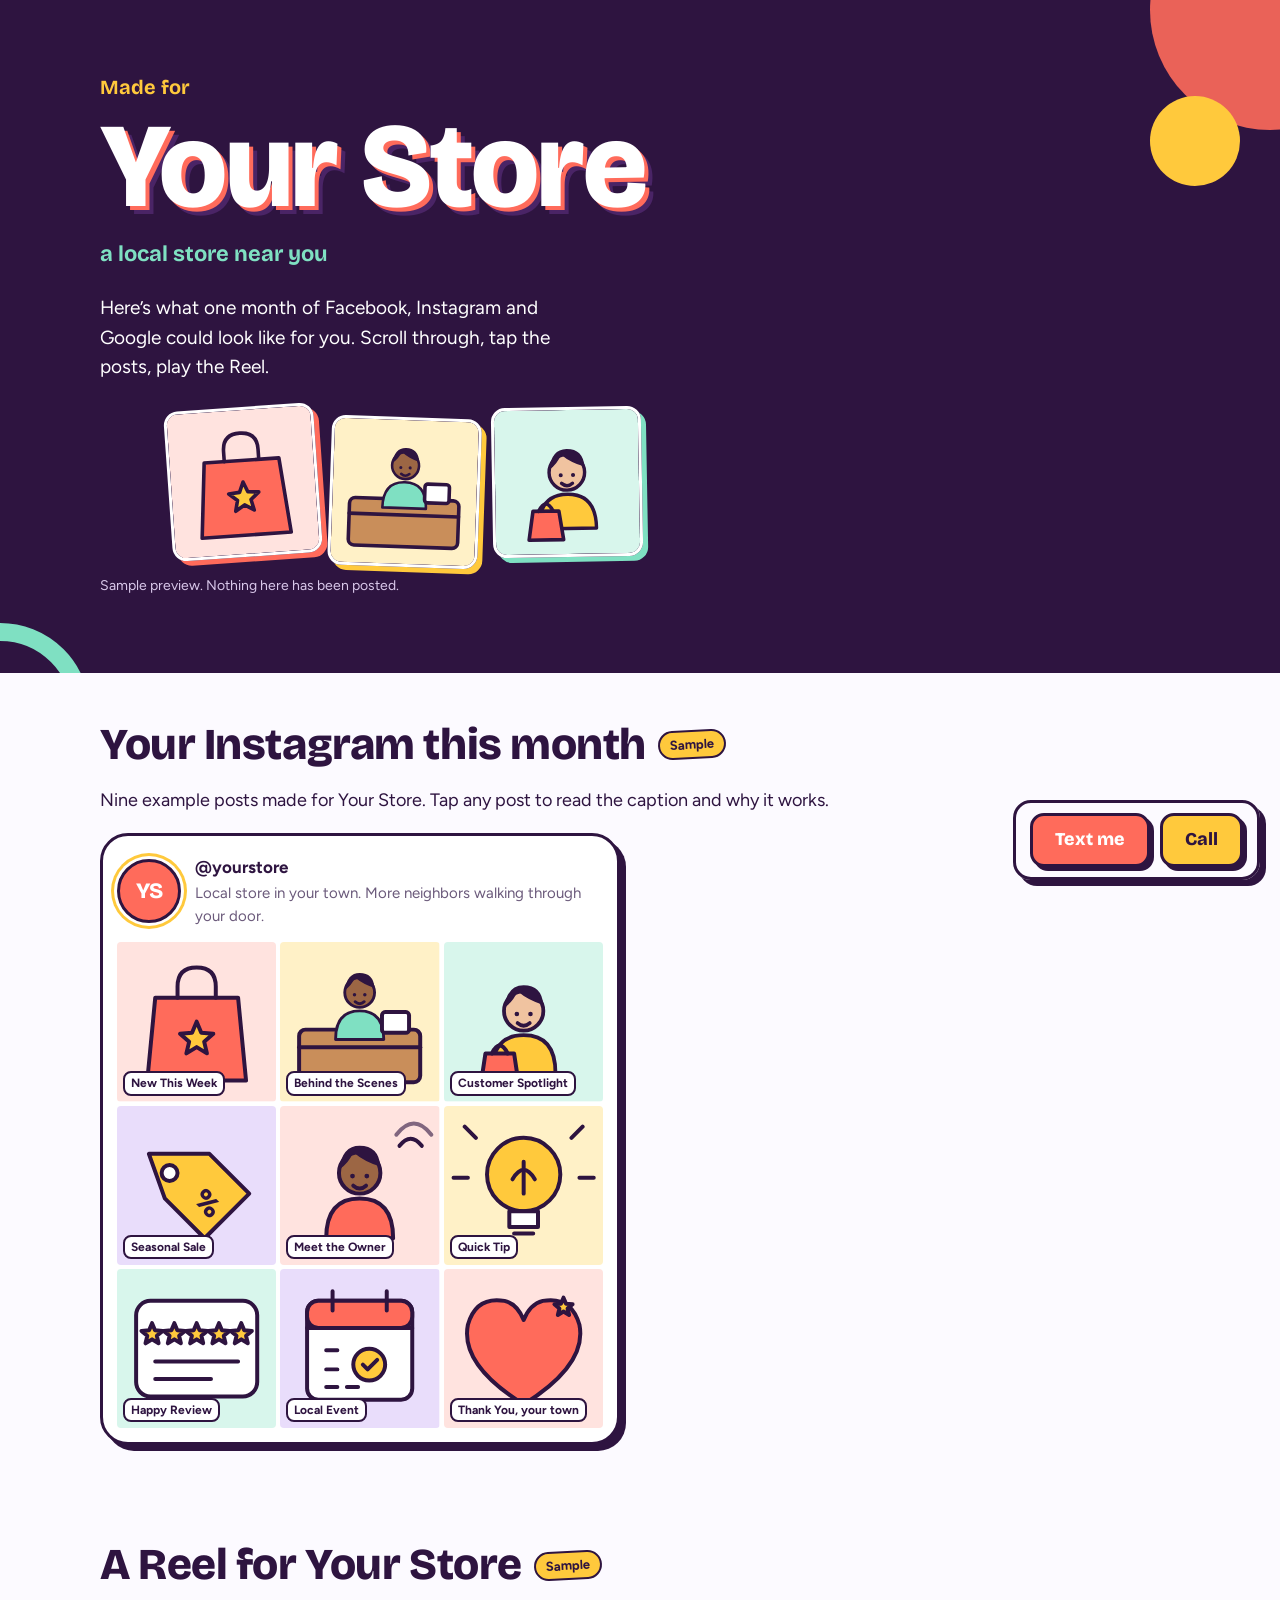
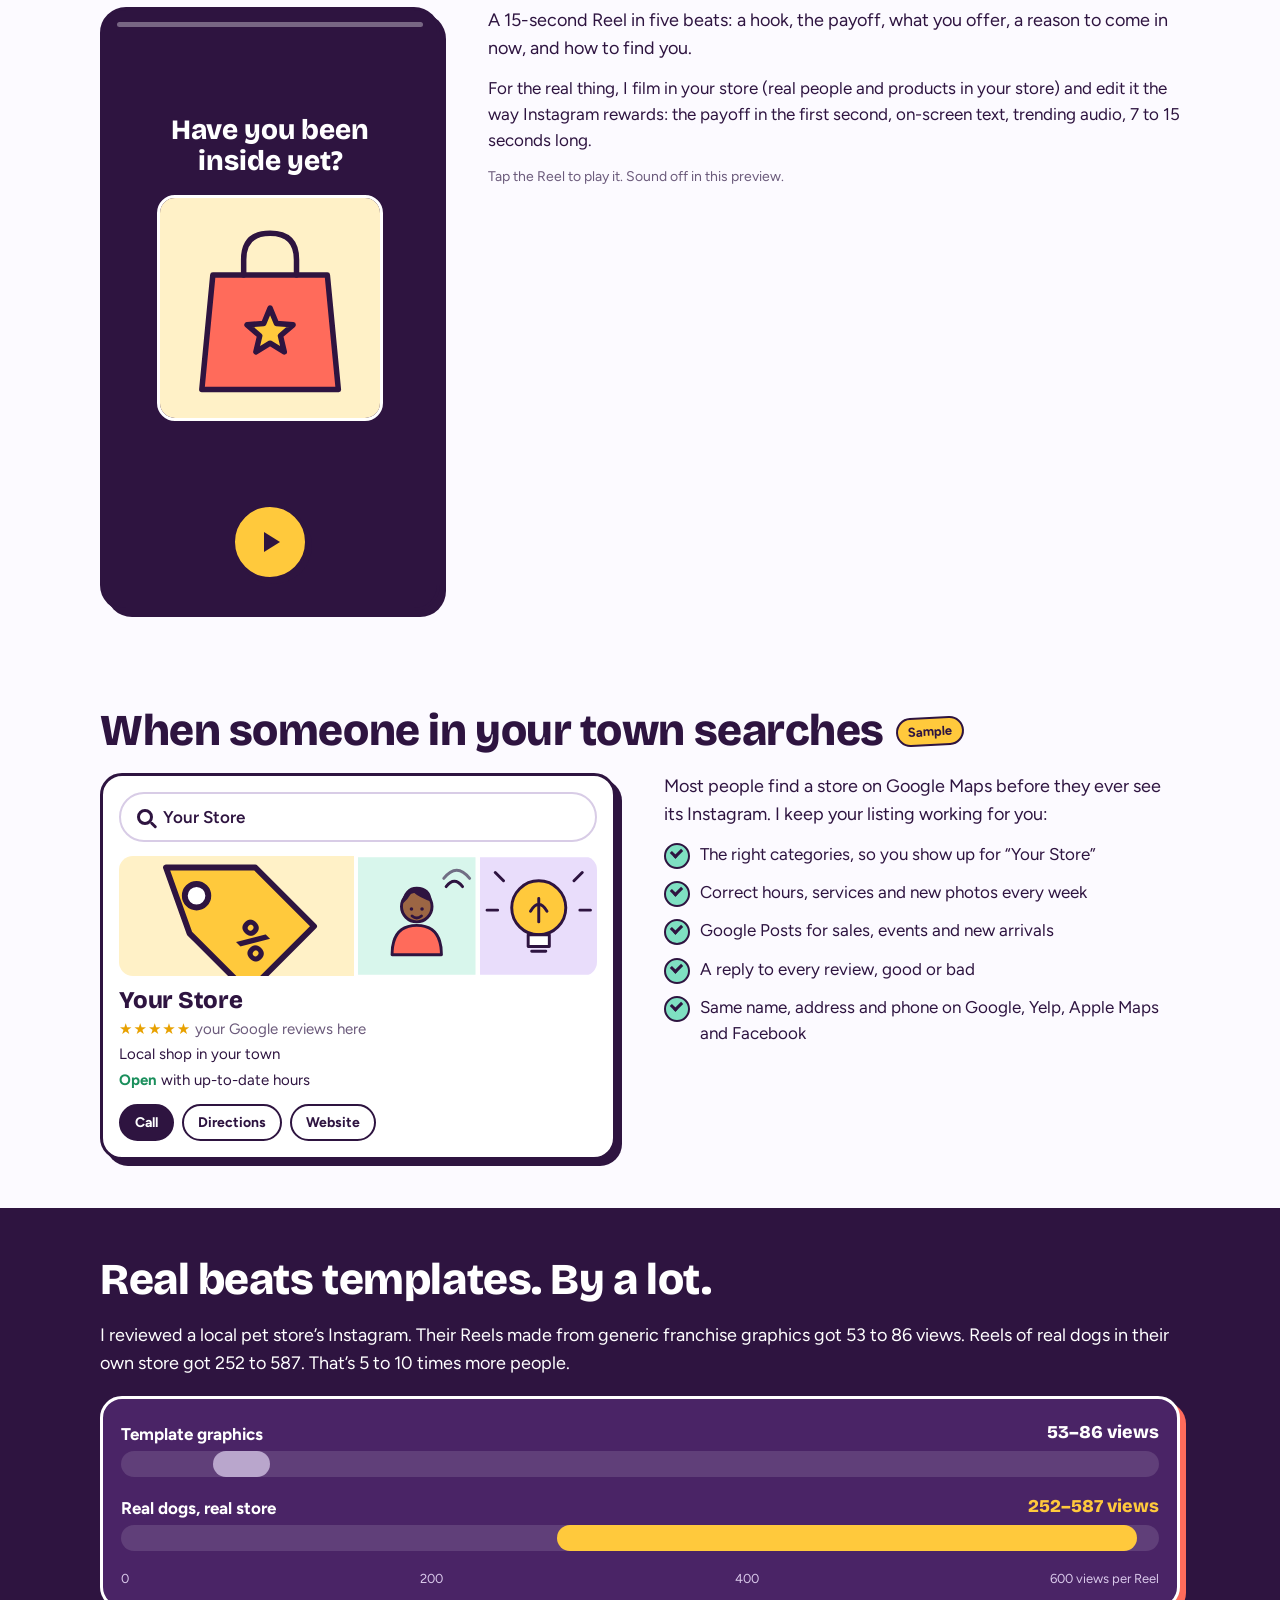
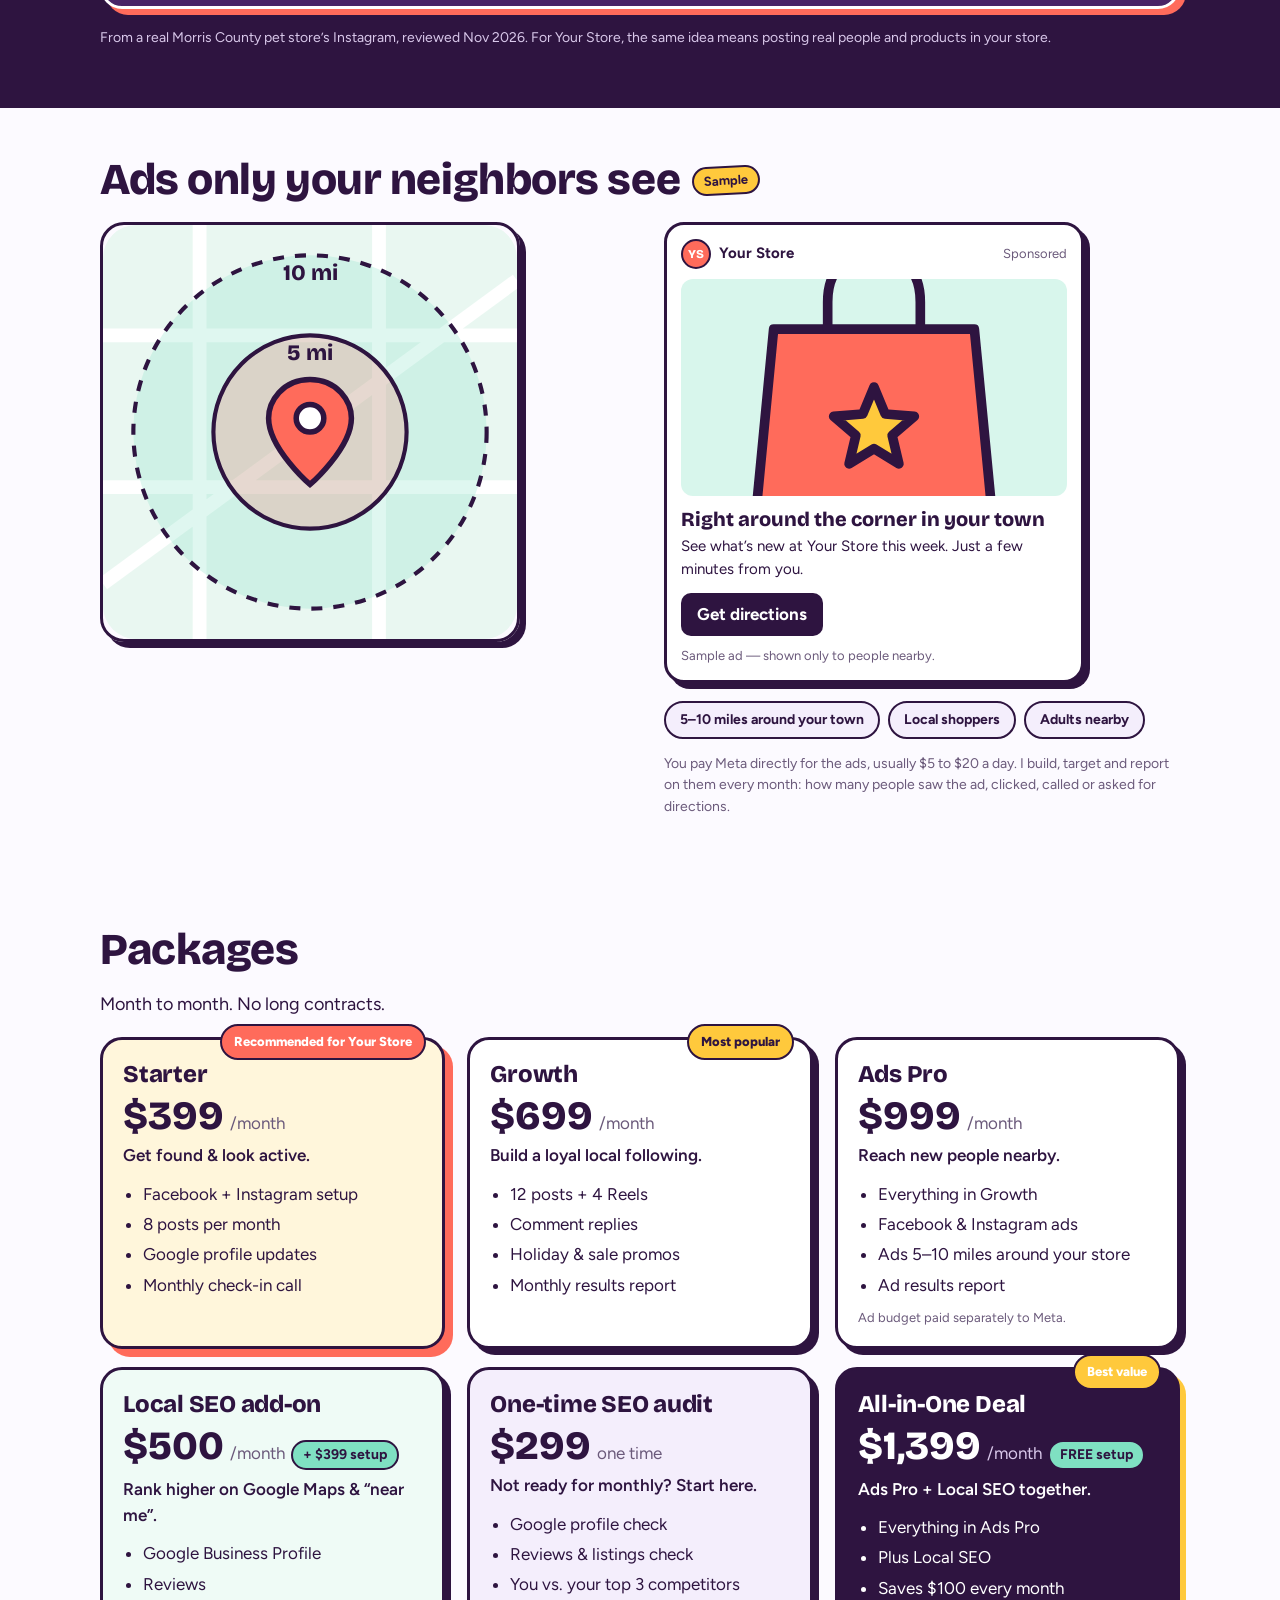
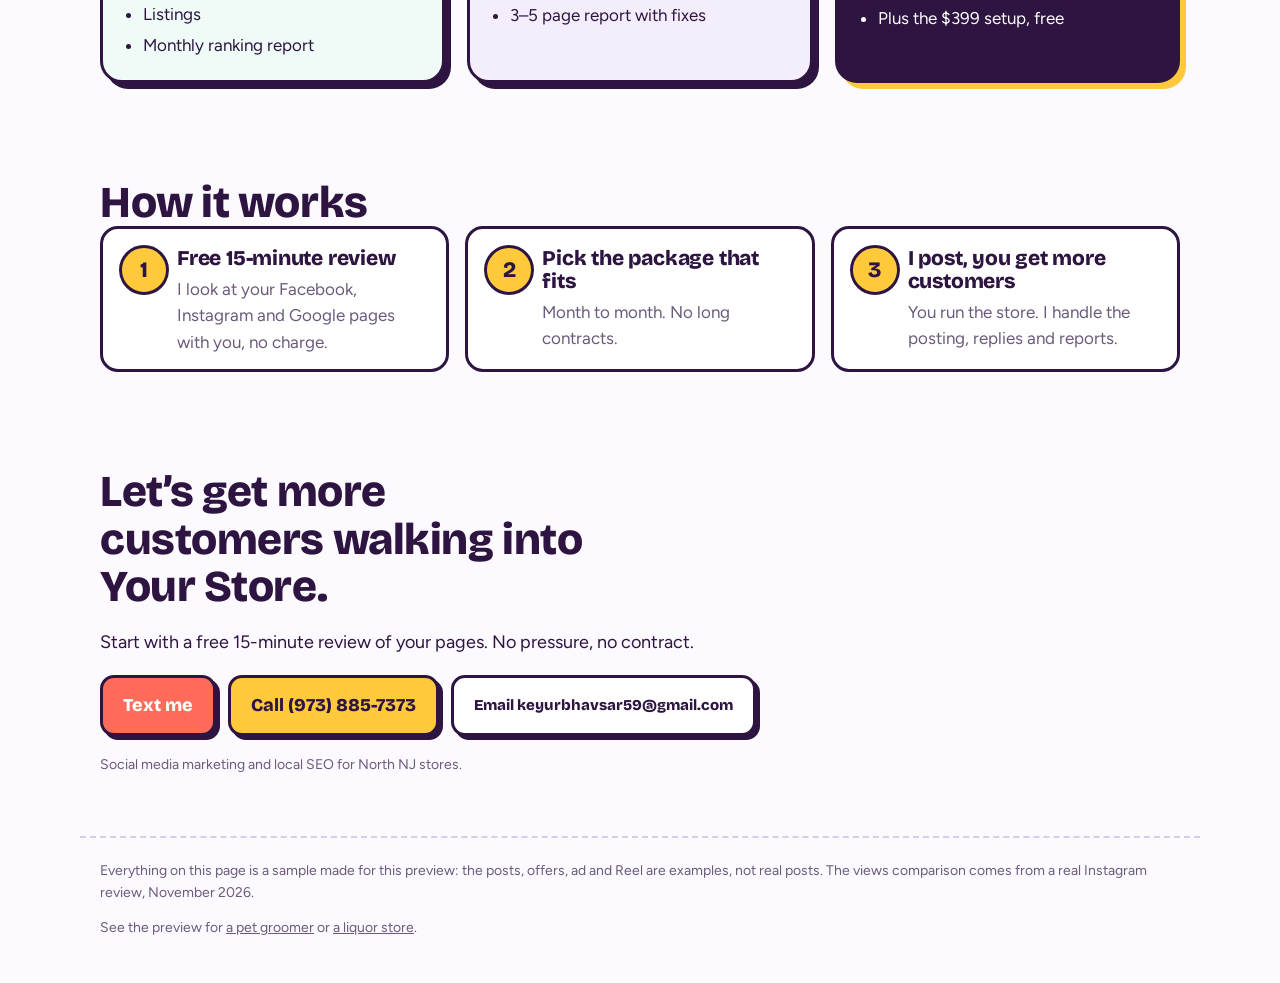
==== index.html @ 9bc1e5e7 "feat: demo page, link maker, screenshot tool Co-Authored-By: Claude Opus 5.5 <noreply@anthropic.com>" ====
<!doctype html>
<html lang="en">
<head>
  <meta charset="utf-8">
  <meta name="viewport" content="width=device-width, initial-scale=1">
  <title>Your month, previewed</title>
  <meta name="description" content="A sample month of social media and Google marketing, made for your store.">
  <meta property="og:title" content="A sample month of marketing, made for your store">
  <meta property="og:description" content="Posts, a Reel, local ads and Google — see what it could look like.">
  <link rel="preconnect" href="https://fonts.googleapis.com">
  <link rel="preconnect" href="https://fonts.gstatic.com" crossorigin>
  <link href="https://fonts.googleapis.com/css2?family=Bricolage+Grotesque:opsz,wght@12..96,500;12..96,700;12..96,800&family=Figtree:wght@400;500;600;700&display=swap" rel="stylesheet">
  <link rel="stylesheet" href="css/style.css">
  <link rel="icon" href="data:image/svg+xml,%3Csvg xmlns='http://www.w3.org/2000/svg' viewBox='0 0 64 64'%3E%3Crect width='64' height='64' rx='16' fill='%232E1440'/%3E%3Ccircle cx='32' cy='32' r='14' fill='%23FF6B5B'/%3E%3Ccircle cx='44' cy='20' r='6' fill='%23FFC93C'/%3E%3C/svg%3E">
</head>
<body>
  <main id="app" aria-live="polite">
    <noscript><p class="noscript">This preview needs JavaScript turned on.</p></noscript>
  </main>

  <div class="sheet" id="sheet" hidden>
    <div class="sheet-backdrop" data-close></div>
    <div class="sheet-panel" role="dialog" aria-modal="true" aria-labelledby="sheet-title">
      <button class="sheet-close" data-close aria-label="Close">×</button>
      <div class="sheet-body" id="sheet-body"></div>
    </div>
  </div>

  <nav class="cta-bar" id="cta-bar" aria-label="Contact"></nav>

  <script src="js/logic.js"></script>
  <script src="js/content.js"></script>
  <script src="js/art.js"></script>
  <script src="js/app.js"></script>
</body>
</html>
---- css/style.css ----
:root {
  --plum: #2E1440;
  --plum-2: #4A2466;
  --coral: #FF6B5B;
  --sun: #FFC93C;
  --mint: #7FE0C2;
  --lilac: #F4EEFC;
  --paper: #FCFAFF;
  --ink: #2E1440;
  --muted: #6B5A7B;
  --line: 3px solid var(--plum);
  --shadow: 6px 6px 0 var(--plum);
  --display: 'Bricolage Grotesque', 'Arial Black', system-ui, sans-serif;
  --body: 'Figtree', system-ui, -apple-system, 'Segoe UI', sans-serif;
}
* { box-sizing: border-box; }
html { -webkit-text-size-adjust: 100%; }
body {
  margin: 0; background: var(--paper); color: var(--ink);
  font: 17px/1.55 var(--body); overflow-x: hidden;
  padding-bottom: 84px;
}
body.locked { overflow: hidden; }
img, svg { display: block; max-width: 100%; }
h1, h2, h3 { font-family: var(--display); line-height: 1.08; margin: 0; letter-spacing: -0.01em; overflow-wrap: anywhere; }
p, li { overflow-wrap: anywhere; }
h2 { font-size: clamp(28px, 6.4vw, 44px); font-weight: 800; }
h3 { font-size: 21px; font-weight: 800; }
p { margin: 0 0 12px; }
a { color: inherit; }
:focus-visible { outline: 4px solid var(--sun); outline-offset: 3px; border-radius: 6px; }
.small { font-size: 14px; color: var(--muted); }
.lead { font-size: 18px; max-width: 62ch; }
.noscript { padding: 24px; }

/* ---------- hero ---------- */
.hero {
  position: relative; overflow: hidden; background: var(--plum); color: #fff;
  padding: 44px 20px 40px; text-align: left;
}
.hero > * { position: relative; max-width: 1080px; margin-left: auto; margin-right: auto; }
.dots { position: absolute; inset: 0; max-width: none; pointer-events: none; }
.dots i { position: absolute; border-radius: 50%; }
.dots i:nth-child(1) { width: 240px; height: 240px; background: var(--coral); right: -110px; top: -110px; opacity: .9; }
.dots i:nth-child(2) { width: 90px; height: 90px; background: var(--sun); right: 40px; top: 96px; }
.dots i:nth-child(3) { width: 180px; height: 180px; border: 18px solid var(--mint); left: -90px; bottom: -130px; }
.hero-kicker { font-family: var(--display); font-weight: 700; font-size: 20px; color: var(--sun); margin-bottom: 6px; }
.hero-name {
  font-size: clamp(44px, 13vw, 120px); font-weight: 800; line-height: .95;
  overflow-wrap: anywhere; margin-bottom: 14px;
}
.hero-name span {
  display: inline; color: #fff; text-shadow: 4px 4px 0 var(--coral), 8px 8px 0 var(--plum-2);
}
.hero-town { font-family: var(--display); font-size: 22px; font-weight: 700; color: var(--mint); margin-bottom: 22px; }
.hero-lede { font-size: 19px; max-width: 34ch; margin-left: 0; }
.hero-mini { display: flex; gap: 12px; margin: 26px 0 18px; }
.mini { width: 31%; max-width: 150px; aspect-ratio: 1; border: 3px solid #fff; border-radius: 14px; overflow: hidden; box-shadow: 5px 5px 0 var(--coral); }
.mini-0 { transform: rotate(-4deg); }
.mini-1 { transform: rotate(2deg) translateY(10px); box-shadow: 5px 5px 0 var(--sun); }
.mini-2 { transform: rotate(-1deg); box-shadow: 5px 5px 0 var(--mint); }
.hero-note { font-size: 14px; color: #D9C8EA; }
@media (min-width: 900px) {
  .hero { padding: 72px 32px 64px; }
  .hero-lede, .hero-mini, .hero-note { margin-left: auto; }
  .hero > .hero-lede { max-width: 1080px; padding-right: 50%; }
}

/* ---------- blocks ---------- */
.block { padding: 48px 20px; max-width: 1120px; margin: 0 auto; }
.block > * + * { margin-top: 18px; }
.block-head { display: flex; align-items: center; gap: 12px; flex-wrap: wrap; }
.sample {
  font: 700 13px/1 var(--body); background: var(--sun); color: var(--plum);
  border: 2px solid var(--plum); border-radius: 999px; padding: 6px 10px; transform: rotate(-3deg);
}
.split { display: grid; gap: 28px; }
@media (min-width: 860px) {
  .split { grid-template-columns: 1fr 1fr; align-items: start; gap: 48px; }
  .split-reel { grid-template-columns: 340px 1fr; }
}

/* ---------- instagram ---------- */
.phone {
  background: #fff; border: var(--line); border-radius: 28px; box-shadow: var(--shadow);
  padding: 18px 14px 14px; max-width: 520px;
}
.ig-head { display: flex; gap: 14px; align-items: center; margin-bottom: 14px; }
.ig-avatar {
  flex: 0 0 auto; width: 64px; height: 64px; border-radius: 50%; display: grid; place-items: center;
  font: 800 22px var(--display); background: var(--coral); color: #fff;
  border: 3px solid var(--plum); box-shadow: 0 0 0 3px #fff, 0 0 0 6px var(--sun);
}
.ig-avatar.sm { width: 30px; height: 30px; font-size: 12px; box-shadow: none; border-width: 2px; }
.ig-handle { font-weight: 700; margin: 0 0 2px; display: flex; align-items: center; gap: 8px; overflow-wrap: anywhere; }
.ig-bio { font-size: 15px; margin: 0; color: var(--muted); }
.ig-grid { display: grid; grid-template-columns: repeat(3, 1fr); gap: 4px; }
.tile {
  position: relative; padding: 0; border: 0; background: none; cursor: pointer; aspect-ratio: 1; overflow: hidden;
  border-radius: 4px; font: inherit; color: inherit;
}
.tile svg { width: 100%; height: 100%; transition: transform .2s; }
.tile:hover svg { transform: scale(1.05); }
.tile span {
  position: absolute; left: 6px; bottom: 6px; right: 6px; text-align: left;
  font: 700 12px/1.2 var(--body); background: #fff; border: 2px solid var(--plum); border-radius: 8px; padding: 3px 6px;
  width: fit-content; max-width: calc(100% - 12px);
}

/* ---------- reel ---------- */
.reel {
  position: relative; width: 100%; max-width: 340px; aspect-ratio: 9 / 16; border: var(--line); border-radius: 26px;
  box-shadow: var(--shadow); background: var(--plum); overflow: hidden; cursor: pointer; padding: 0; color: #fff; font: inherit;
}
.scene {
  position: absolute; inset: 0; display: flex; flex-direction: column; align-items: center; justify-content: center;
  gap: 18px; padding: 28px 22px; text-align: center; opacity: 0;
}
.scene p { font: 800 28px/1.1 var(--display); margin: 0; text-wrap: balance; }
.scene-0 { opacity: 1; background: var(--plum); padding-bottom: 110px; }
.scene-1 { background: var(--coral); }
.scene-2 { background: var(--plum-2); }
.scene-3 { background: var(--sun); color: var(--plum); }
.scene-4 { background: var(--plum); }
.reel-art { width: 78%; border: 3px solid #fff; border-radius: 18px; overflow: hidden; }
.chips { display: flex; flex-wrap: wrap; justify-content: center; gap: 8px; }
.chips span { background: #fff; color: var(--plum); border-radius: 999px; padding: 8px 14px; font-weight: 700; border: 3px solid var(--mint); }
.reel-btn { background: var(--coral); color: #fff; font: 800 20px var(--display); padding: 14px 26px; border-radius: 999px; border: 3px solid #fff; }
.reel-play {
  position: absolute; left: 50%; bottom: 28px; width: 76px; height: 76px; margin: 0 0 0 -38px; border-radius: 50%;
  background: var(--sun); color: var(--plum); border: 3px solid var(--plum); display: grid; place-items: center; box-shadow: 4px 4px 0 var(--plum);
}
.reel-play svg { width: 40px; }
.reel-bar { position: absolute; left: 14px; right: 14px; top: 12px; height: 5px; background: rgba(255,255,255,.35); border-radius: 4px; overflow: hidden; }
.reel-bar i { display: block; height: 100%; width: 0; background: #fff; }
.reel.playing .reel-play { display: none; }
.reel.playing .scene { animation: scene 3s ease both; }
.reel.playing .scene-0 { animation-delay: 0s; }
.reel.playing .scene-1 { animation-delay: 3s; }
.reel.playing .scene-2 { animation-delay: 6s; }
.reel.playing .scene-3 { animation-delay: 9s; }
.reel.playing .scene-4 { animation: scene-last 3s ease 12s both; }
.reel.playing .reel-bar i { animation: bar 15s linear both; }
.reel.ended .reel-play { display: grid; opacity: .9; width: 56px; height: 56px; margin-left: -28px; }
.reel.ended .reel-play svg { width: 28px; }
.reel.playing .scene p { animation: pop .5s ease both; animation-delay: inherit; }
@keyframes scene { 0% { opacity: 0; } 8% { opacity: 1; } 92% { opacity: 1; } 100% { opacity: 0; } }
@keyframes scene-last { 0% { opacity: 0; } 8%, 100% { opacity: 1; } }
@keyframes pop { from { transform: translateY(18px) scale(.94); } to { transform: none; } }
@keyframes bar { to { width: 100%; } }
.confetti i { position: absolute; top: -20px; width: 10px; height: 16px; border-radius: 2px; background: var(--coral); }
.confetti i:nth-child(3n) { background: var(--plum); } .confetti i:nth-child(3n+1) { background: var(--mint); }
.reel.playing .confetti i { animation: fall 2.6s linear 9.2s both; }
.confetti i:nth-child(1) { left: 6%; } .confetti i:nth-child(2) { left: 14%; animation-delay: 9.5s !important; } .confetti i:nth-child(3) { left: 22%; }
.confetti i:nth-child(4) { left: 30%; animation-delay: 9.4s !important; } .confetti i:nth-child(5) { left: 38%; } .confetti i:nth-child(6) { left: 46%; animation-delay: 9.6s !important; }
.confetti i:nth-child(7) { left: 54%; } .confetti i:nth-child(8) { left: 62%; animation-delay: 9.3s !important; } .confetti i:nth-child(9) { left: 70%; }
.confetti i:nth-child(10) { left: 78%; animation-delay: 9.5s !important; } .confetti i:nth-child(11) { left: 86%; } .confetti i:nth-child(12) { left: 92%; animation-delay: 9.4s !important; }
.confetti i:nth-child(13) { left: 10%; animation-delay: 9.7s !important; } .confetti i:nth-child(14) { left: 66%; animation-delay: 9.8s !important; }
@keyframes fall { from { transform: translateY(0) rotate(0); } to { transform: translateY(680px) rotate(540deg); } }

/* ---------- google ---------- */
.gcard { background: #fff; border: var(--line); border-radius: 22px; box-shadow: var(--shadow); padding: 16px; max-width: 520px; }
.gsearch { display: flex; align-items: center; gap: 10px; border: 2px solid #D8CCE6; border-radius: 999px; padding: 10px 16px; margin-bottom: 14px; font-weight: 600; }
.gsearch-icon { width: 16px; height: 16px; border: 3px solid var(--plum); border-radius: 50%; position: relative; flex: 0 0 auto; }
.gsearch-icon::after { content: ''; position: absolute; width: 3px; height: 8px; background: var(--plum); right: -5px; bottom: -7px; transform: rotate(-45deg); border-radius: 2px; }
.gphotos { display: grid; grid-template-columns: 2fr 1fr 1fr; gap: 4px; border-radius: 14px; overflow: hidden; margin-bottom: 12px; height: 120px; }
.gphotos div { overflow: hidden; } .gphotos svg { width: 100%; height: 100%; object-fit: cover; }
.gphotos div:first-child svg { width: 100%; height: auto; margin-top: -25%; }
.gprofile h3 { font-size: 24px; overflow-wrap: anywhere; margin-bottom: 4px; }
.gstars { margin: 0; color: var(--muted); font-size: 15px; } .gstars span { color: #E8A100; letter-spacing: 1px; }
.gmeta, .gopen { margin: 2px 0; font-size: 15px; } .gopen b { color: #1A8F5C; }
.gbtns { display: flex; gap: 8px; margin-top: 12px; flex-wrap: wrap; }
.gbtns span { border: 2px solid var(--plum); border-radius: 999px; padding: 6px 14px; font-weight: 700; font-size: 14px; }
.gbtns span:first-child { background: var(--plum); color: #fff; }
.checks { list-style: none; padding: 0; margin: 0; }
.checks li { position: relative; padding: 0 0 12px 36px; }
.checks li::before {
  content: ''; position: absolute; left: 0; top: 2px; width: 22px; height: 22px; border-radius: 50%;
  background: var(--mint); border: 2px solid var(--plum);
}
.checks li::after { content: ''; position: absolute; left: 7px; top: 7px; width: 8px; height: 5px; border: solid var(--plum); border-width: 0 0 3px 3px; transform: rotate(-45deg); }

/* ---------- proof ---------- */
.block-dark { max-width: none; background: var(--plum); color: #fff; }
.block-dark > * { max-width: 1080px; margin-left: auto; margin-right: auto; }
.block-dark .small { color: #D9C8EA; }
.range { background: var(--plum-2); border-radius: 22px; padding: 22px 18px 16px; border: 3px solid #fff; box-shadow: 6px 6px 0 var(--coral); }
.range-row { display: grid; grid-template-columns: 1fr auto; gap: 4px 12px; margin-bottom: 18px; }
.range-label { margin: 0; font-weight: 700; }
.range-val { margin: 0; font: 800 18px var(--display); grid-column: 2; grid-row: 1; }
.range-track { grid-column: 1 / -1; position: relative; height: 26px; background: rgba(255,255,255,.12); border-radius: 999px; }
.range-fill { position: absolute; top: 0; bottom: 0; border-radius: 999px; }
.is-template .range-fill { background: #B9A6CC; min-width: 12px; }
.is-real .range-fill { background: var(--sun); }
.is-real .range-val { color: var(--sun); }
.range-axis { display: flex; justify-content: space-between; font-size: 13px; color: #D9C8EA; }
.range-axis span:last-child { text-align: right; }

/* ---------- ads ---------- */
.radius { width: 100%; max-width: 420px; border: var(--line); border-radius: 24px; box-shadow: var(--shadow); }
.map-t { font: 800 16px var(--display); fill: var(--plum); }
.adcard { background: #fff; border: var(--line); border-radius: 20px; box-shadow: var(--shadow); padding: 14px; max-width: 420px; }
.ad-who { display: flex; align-items: center; gap: 8px; margin-bottom: 10px; font-size: 15px; overflow-wrap: anywhere; }
.ad-who em { font-style: normal; color: var(--muted); font-size: 13px; margin-left: auto; }
.ad-art { border-radius: 12px; overflow: hidden; aspect-ratio: 16 / 9; }
.ad-art svg { width: 100%; height: auto; margin-top: -22%; }
.ad-head { font: 800 20px/1.15 var(--display); margin: 12px 0 4px; }
.ad-body { font-size: 15px; }
.ad-cta { display: inline-block; background: var(--plum); color: #fff; padding: 8px 16px; border-radius: 10px; font-weight: 700; }
.ad-offer { font-size: 13px; color: var(--muted); margin: 10px 0 0; }
.targets { list-style: none; padding: 0; margin: 18px 0 14px; display: flex; flex-wrap: wrap; gap: 8px; }
.targets li { border: 2px solid var(--plum); border-radius: 999px; padding: 6px 14px; font-weight: 700; font-size: 14px; background: var(--lilac); }
.targets li.age { background: var(--coral); color: #fff; }
.rules { background: #FFF1C7; border: 2px solid var(--plum); border-radius: 14px; padding: 12px 14px; font-size: 15px; }

/* ---------- packages ---------- */
.pkgs { display: grid; gap: 22px; }
@media (min-width: 860px) { .pkgs { grid-template-columns: repeat(3, 1fr); } }
.pkg {
  position: relative; background: #fff; border: var(--line); border-radius: 22px; padding: 22px 20px 18px;
  box-shadow: var(--shadow);
}
.pkg h3 { font-size: 24px; }
.price { margin: 8px 0 6px; display: flex; align-items: baseline; flex-wrap: wrap; gap: 6px; }
.price b { font: 800 40px/1 var(--display); }
.price span { color: var(--muted); }
.price em { font-style: normal; font-weight: 700; background: var(--mint); border: 2px solid var(--plum); border-radius: 999px; padding: 2px 10px; font-size: 14px; }
.tagline { font-weight: 600; }
.pkg ul { margin: 0; padding-left: 20px; } .pkg li { margin-bottom: 4px; }
.fine { font-size: 13px; color: var(--muted); margin: 10px 0 0; }
.badge, .rec-flag {
  position: absolute; top: -16px; right: 16px; margin: 0; font-weight: 800; font-size: 13px;
  border: 2px solid var(--plum); border-radius: 999px; padding: 6px 12px; background: var(--sun);
}
.pkg.is-rec { background: #FFF6DB; box-shadow: 8px 8px 0 var(--coral); }
.rec-flag { background: var(--coral); color: #fff; max-width: calc(100% - 32px); }
.pkg-allinone { background: var(--plum); color: #fff; box-shadow: 6px 6px 0 var(--sun); }
.pkg-allinone .price span, .pkg-allinone .fine { color: #D9C8EA; }
.pkg-allinone .price em { color: var(--plum); }
.pkg-seo { background: #EFFBF6; } .pkg-audit { background: var(--lilac); }

/* ---------- steps ---------- */
.steps { list-style: none; padding: 0; margin: 0; display: grid; gap: 16px; counter-reset: s; }
@media (min-width: 860px) { .steps { grid-template-columns: repeat(3, 1fr); } }
.steps li { counter-increment: s; position: relative; padding: 18px 18px 14px 74px; background: #fff; border: var(--line); border-radius: 18px; }
.steps li::before {
  content: counter(s); position: absolute; left: 16px; top: 16px; width: 44px; height: 44px; border-radius: 50%;
  background: var(--sun); border: 3px solid var(--plum); display: grid; place-items: center; font: 800 22px var(--display);
}
.steps h3 { margin-bottom: 6px; }
.steps p { margin: 0; color: var(--muted); }

/* ---------- cta ---------- */
.block-cta { text-align: left; }
.block-cta h2 { max-width: 18ch; overflow-wrap: anywhere; }
.cta-big { display: flex; flex-wrap: wrap; gap: 12px; }
.btn {
  display: inline-flex; align-items: center; justify-content: center; text-decoration: none; font-weight: 800;
  border: 3px solid var(--plum); border-radius: 14px; padding: 14px 20px; box-shadow: 4px 4px 0 var(--plum);
  font-family: var(--display); font-size: 18px; min-height: 52px; overflow-wrap: anywhere;
}
.btn:active { transform: translate(2px, 2px); box-shadow: 2px 2px 0 var(--plum); }
.btn-coral { background: var(--coral); color: #fff; }
.btn-sun { background: var(--sun); color: var(--plum); }
.btn-ghost { background: #fff; color: var(--plum); font-size: 15px; }
.foot { max-width: 1120px; margin: 0 auto; padding: 8px 20px 32px; font-size: 14px; color: var(--muted); border-top: 2px dashed #D8CCE6; }
.foot p { margin-top: 14px; }

/* ---------- sticky contact bar ---------- */
.cta-bar {
  position: fixed; left: 0; right: 0; bottom: 0; z-index: 20; display: flex; gap: 10px; padding: 10px 14px calc(10px + env(safe-area-inset-bottom));
  background: rgba(252,250,255,.94); backdrop-filter: blur(8px); border-top: 3px solid var(--plum);
}
.cta-bar .btn { flex: 1; padding: 10px; min-height: 48px; }
@media (min-width: 860px) {
  body { padding-bottom: 0; }
  .cta-bar { left: auto; right: 20px; bottom: 20px; border: var(--line); border-radius: 18px; box-shadow: var(--shadow); }
  .cta-bar .btn { flex: 0 0 auto; padding: 10px 22px; }
}

/* ---------- post sheet ---------- */
.sheet { position: fixed; inset: 0; z-index: 50; display: flex; align-items: flex-end; justify-content: center; }
.sheet[hidden] { display: none; }
.sheet-backdrop { position: absolute; inset: 0; background: rgba(46,20,64,.6); }
.sheet-panel {
  position: relative; width: 100%; max-width: 760px; max-height: 92vh; overflow: auto; background: var(--paper);
  border: var(--line); border-bottom: 0; border-radius: 26px 26px 0 0; padding: 18px; animation: up .25s ease;
}
@keyframes up { from { transform: translateY(40px); opacity: 0; } }
.sheet-close {
  position: absolute; right: 14px; top: 14px; z-index: 2; width: 44px; height: 44px; border-radius: 50%;
  border: 3px solid var(--plum); background: var(--sun); font: 800 26px/1 var(--display); color: var(--plum); cursor: pointer;
}
.sheet-body { display: grid; gap: 16px; }
.sheet-art { border-radius: 18px; overflow: hidden; border: var(--line); max-width: 320px; }
.sheet-text h3 { font-size: 26px; margin: 8px 0 10px; }
.caption { font-size: 17px; white-space: pre-line; }
.why { background: #EFFBF6; border: 2px solid var(--plum); border-radius: 14px; padding: 12px 14px; margin-bottom: 12px; }
.why p { margin: 4px 0 0; }
@media (min-width: 700px) {
  .sheet { align-items: center; }
  .sheet-panel { border-radius: 26px; border-bottom: var(--line); }
  .sheet-body { grid-template-columns: 280px 1fr; align-items: start; }
}

@media (prefers-reduced-motion: reduce) {
  *, *::before, *::after { transition: none !important; }
  .confetti, .sheet-panel { animation: none !important; }
}
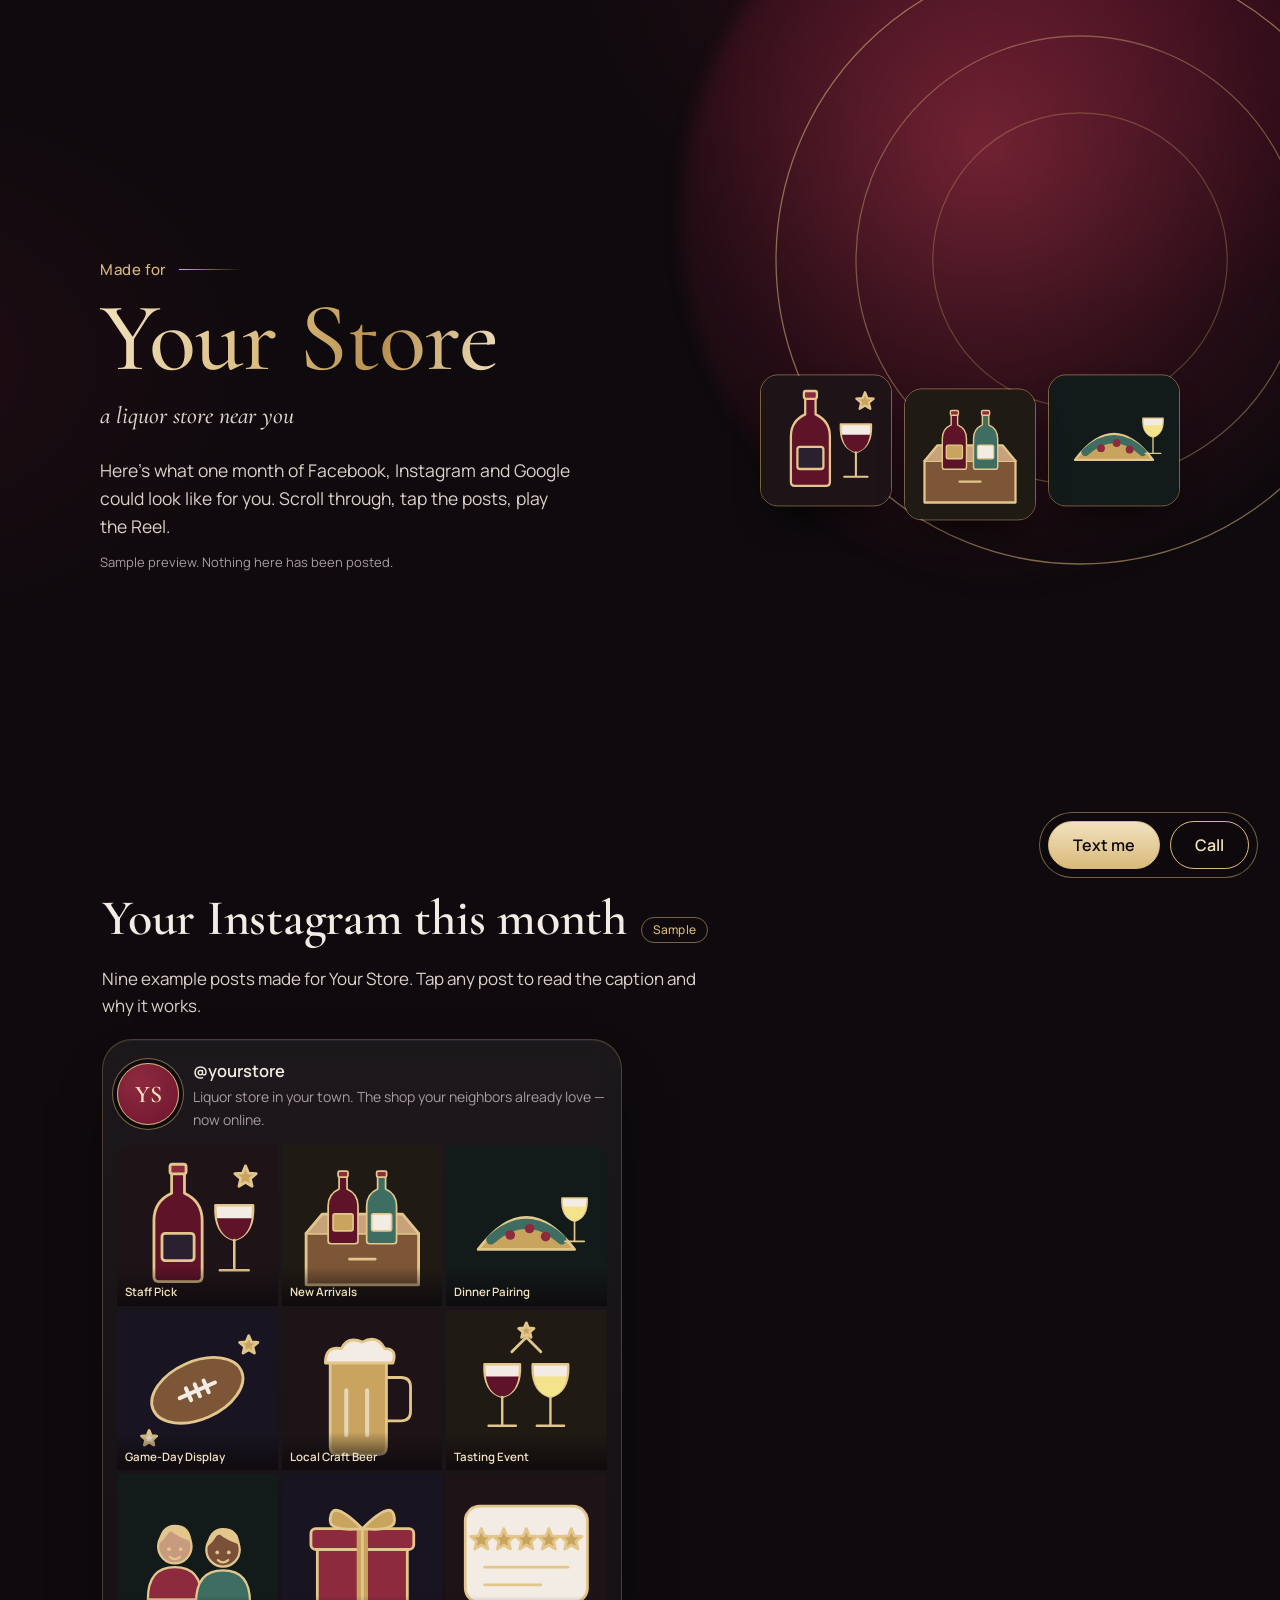
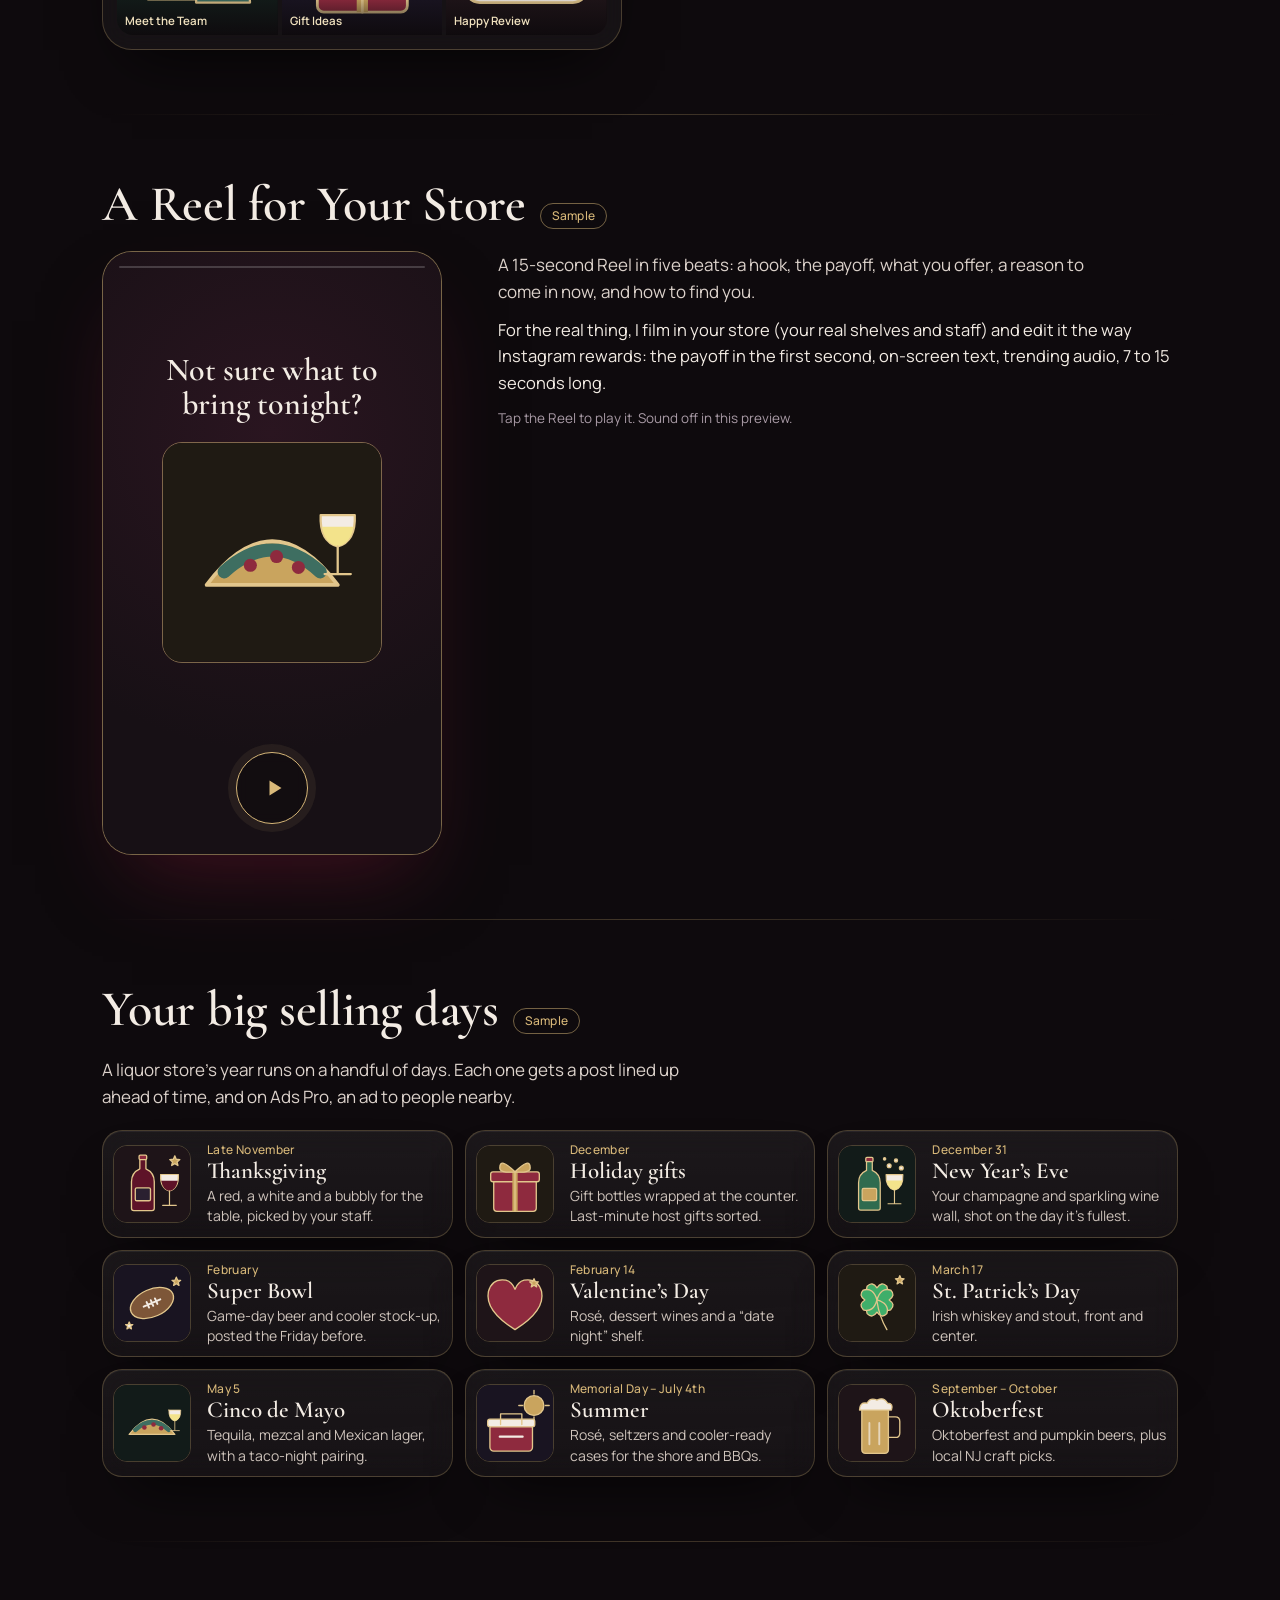
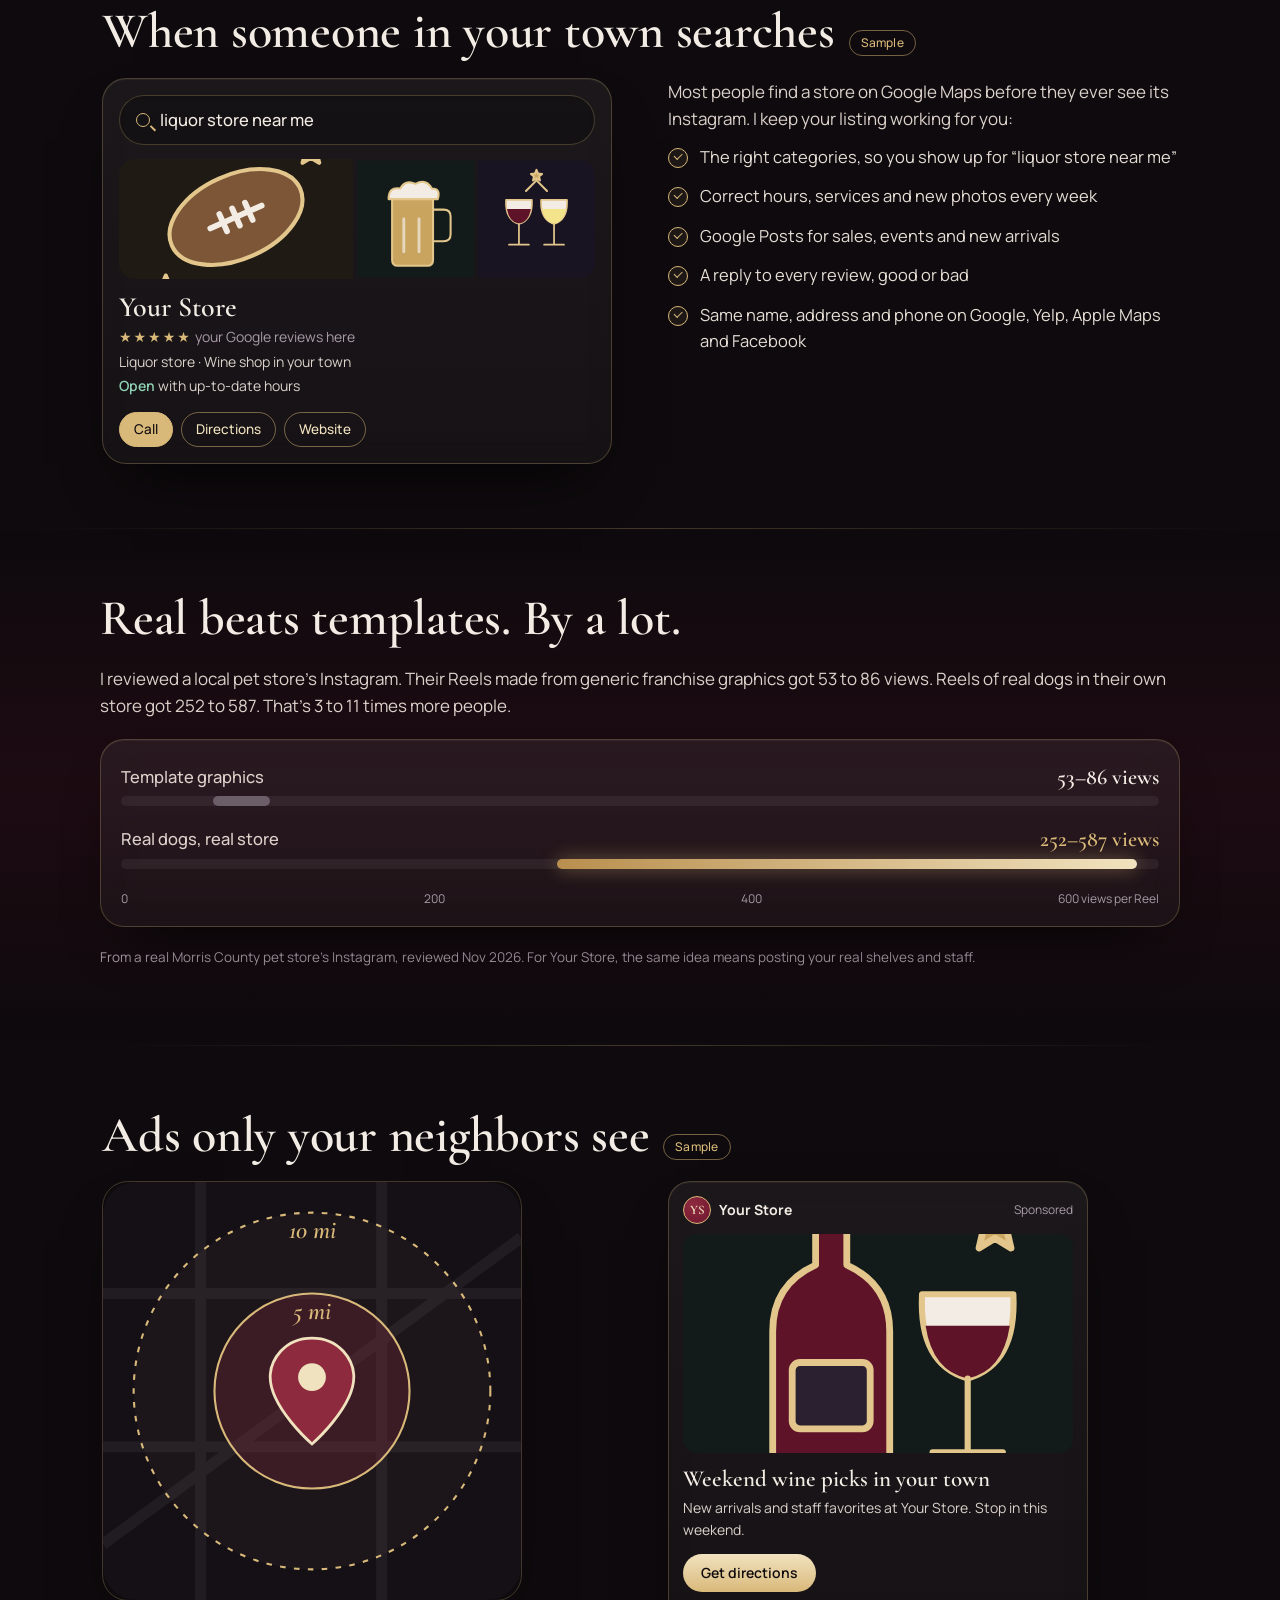
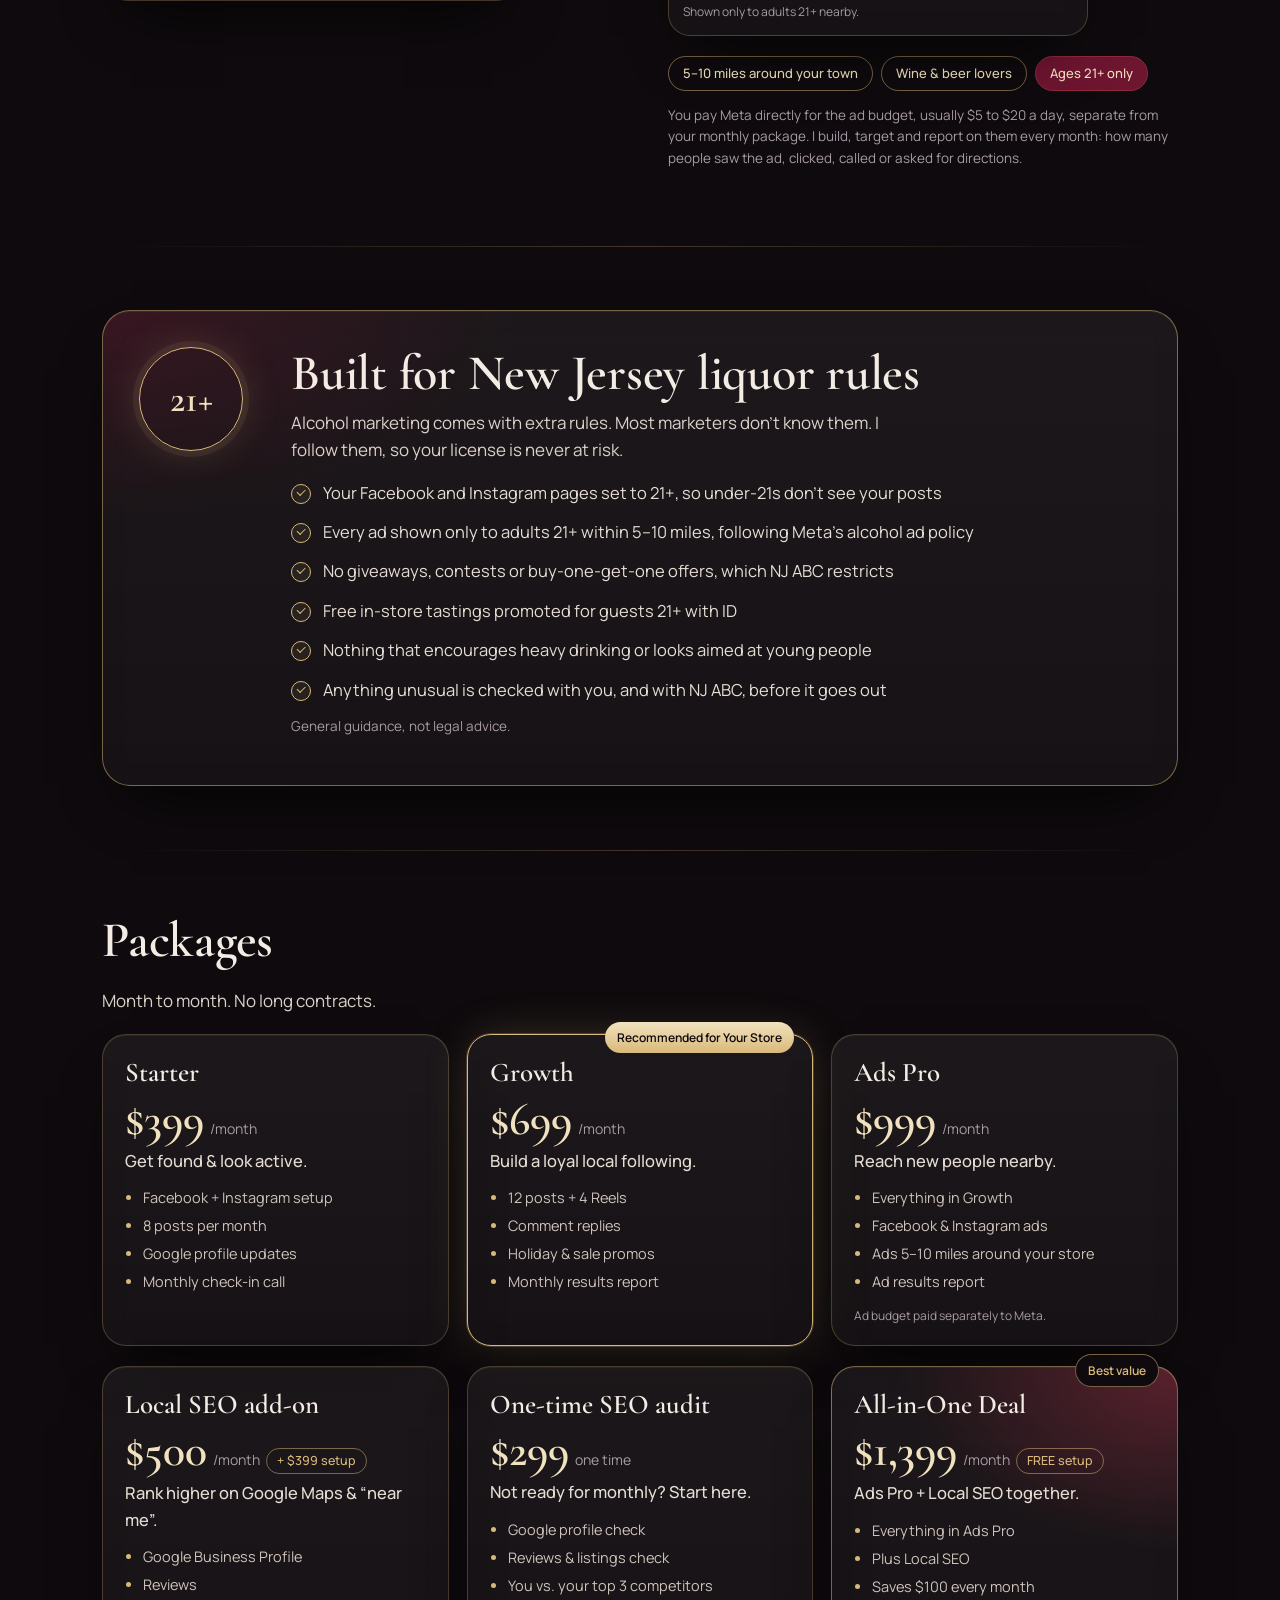
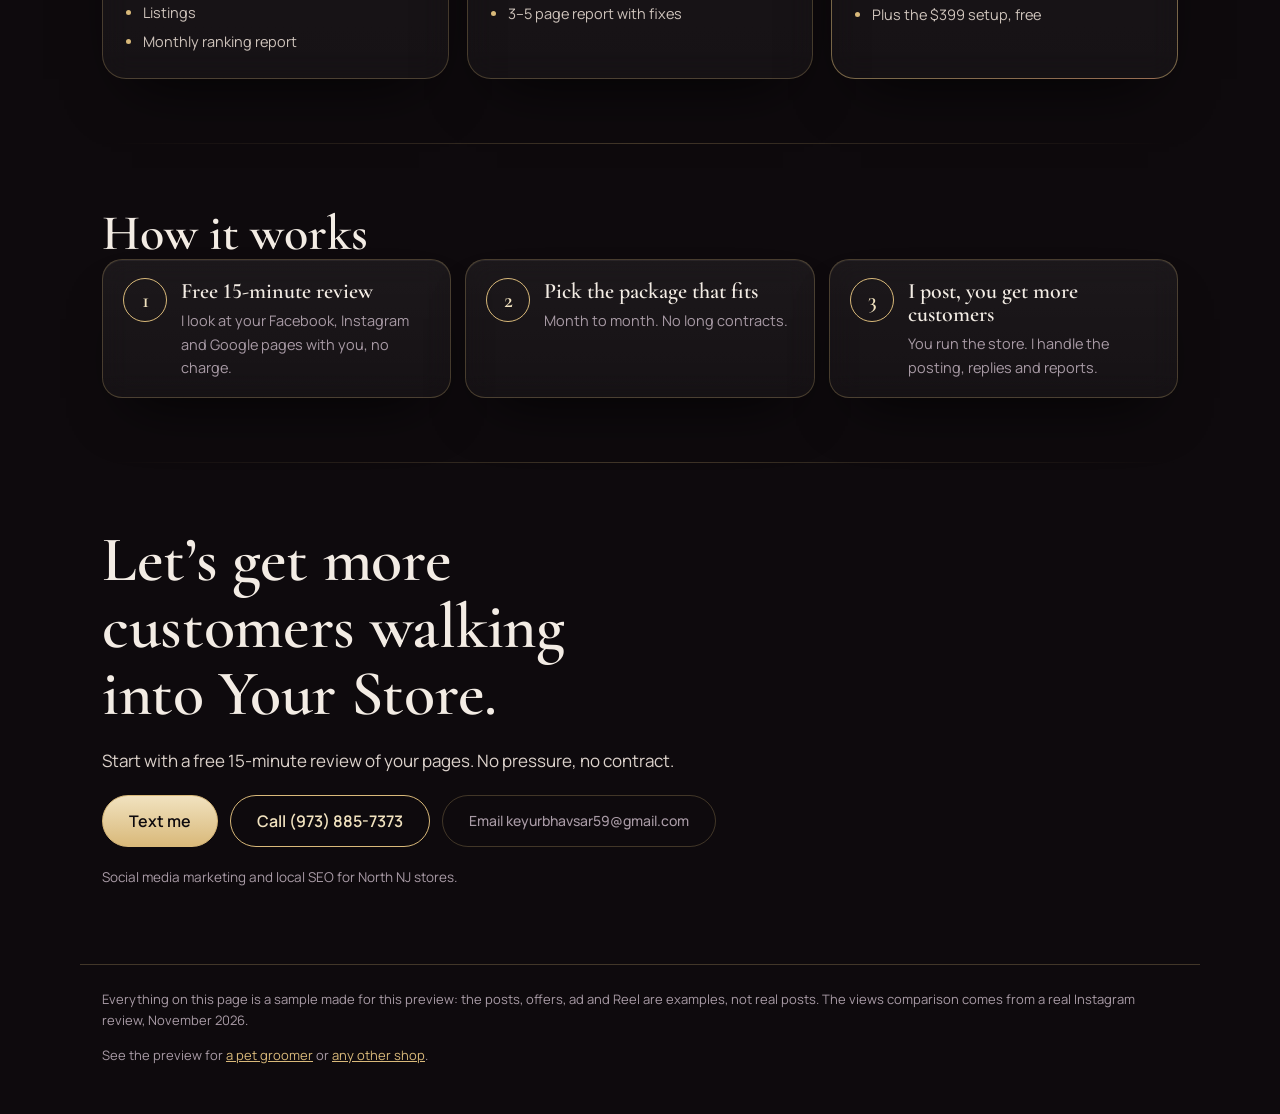
==== commit 0020e67a: "design: midnight & champagne redesign — dark glass, champagne serif, gold line art Co-Authored-By: C" ====
--- a/index.html
+++ b/index.html
@@ -3,15 +3,16 @@
 <head>
   <meta charset="utf-8">
   <meta name="viewport" content="width=device-width, initial-scale=1">
+  <meta name="theme-color" content="#0E0A0D">
   <title>Your month, previewed</title>
   <meta name="description" content="A sample month of social media and Google marketing, made for your store.">
   <meta property="og:title" content="A sample month of marketing, made for your store">
   <meta property="og:description" content="Posts, a Reel, local ads and Google — see what it could look like.">
   <link rel="preconnect" href="https://fonts.googleapis.com">
   <link rel="preconnect" href="https://fonts.gstatic.com" crossorigin>
-  <link href="https://fonts.googleapis.com/css2?family=Bricolage+Grotesque:opsz,wght@12..96,500;12..96,700;12..96,800&family=Figtree:wght@400;500;600;700&display=swap" rel="stylesheet">
+  <link href="https://fonts.googleapis.com/css2?family=Cormorant+Garamond:ital,wght@0,500;0,600;0,700;1,500;1,600&family=Manrope:wght@400;500;600;700&display=swap" rel="stylesheet">
   <link rel="stylesheet" href="css/style.css">
-  <link rel="icon" href="data:image/svg+xml,%3Csvg xmlns='http://www.w3.org/2000/svg' viewBox='0 0 64 64'%3E%3Crect width='64' height='64' rx='16' fill='%232E1440'/%3E%3Ccircle cx='32' cy='32' r='14' fill='%23FF6B5B'/%3E%3Ccircle cx='44' cy='20' r='6' fill='%23FFC93C'/%3E%3C/svg%3E">
+  <link rel="icon" href="data:image/svg+xml,%3Csvg xmlns='http://www.w3.org/2000/svg' viewBox='0 0 64 64'%3E%3Crect width='64' height='64' rx='16' fill='%230E0A0D'/%3E%3Ccircle cx='32' cy='32' r='15' fill='none' stroke='%23D9B97A' stroke-width='3'/%3E%3Ccircle cx='32' cy='32' r='6' fill='%236E1530'/%3E%3C/svg%3E">
 </head>
 <body>
   <main id="app" aria-live="polite">
--- a/css/style.css
+++ b/css/style.css
@@ -1,138 +1,154 @@
+/* Midnight & champagne — a premium after-dark look for liquor & wine stores. */
 :root {
-  --plum: #2E1440;
-  --plum-2: #4A2466;
-  --coral: #FF6B5B;
-  --sun: #FFC93C;
-  --mint: #7FE0C2;
-  --lilac: #F4EEFC;
-  --paper: #FCFAFF;
-  --ink: #2E1440;
-  --muted: #6B5A7B;
-  --line: 3px solid var(--plum);
-  --shadow: 6px 6px 0 var(--plum);
-  --display: 'Bricolage Grotesque', 'Arial Black', system-ui, sans-serif;
-  --body: 'Figtree', system-ui, -apple-system, 'Segoe UI', sans-serif;
+  --night: #0E0A0D;        /* page */
+  --night-2: #171015;      /* raised surfaces */
+  --wine: #6E1530;         /* glow, accents */
+  --wine-2: #8E2A3E;
+  --gold: #D9B97A;         /* champagne */
+  --gold-2: #F1E2BF;       /* light champagne, highlights */
+  --text: #F3ECE4;
+  --muted: #A99BA6;
+  --hair: rgba(217, 185, 122, .26);   /* hairline */
+  --hair-2: rgba(217, 185, 122, .5);
+  --glass: rgba(255, 255, 255, .035);
+  --glass-2: rgba(255, 255, 255, .06);
+  --ok: #8FD1B3;
+  /* names kept for make.html */
+  --ink: var(--text); --lilac: var(--glass-2); --line: 1px solid var(--hair); --shadow: 0 30px 60px -30px rgba(0,0,0,.8);
+  --display: 'Cormorant Garamond', 'Cormorant', Georgia, serif;
+  --body: 'Manrope', system-ui, -apple-system, 'Segoe UI', sans-serif;
+  color-scheme: dark;
 }
 * { box-sizing: border-box; }
-html { -webkit-text-size-adjust: 100%; }
+html { -webkit-text-size-adjust: 100%; background: var(--night); }
 body {
-  margin: 0; background: var(--paper); color: var(--ink);
-  font: 17px/1.55 var(--body); overflow-x: hidden;
-  padding-bottom: 84px;
+  margin: 0; color: var(--text); font: 16.5px/1.6 var(--body); overflow-x: hidden; padding-bottom: 84px;
+  background:
+    radial-gradient(900px 600px at 85% -5%, rgba(110, 21, 48, .38), transparent 60%),
+    radial-gradient(700px 500px at -10% 40%, rgba(110, 21, 48, .18), transparent 60%),
+    var(--night);
+  background-attachment: fixed;
 }
 body.locked { overflow: hidden; }
 img, svg { display: block; max-width: 100%; }
-h1, h2, h3 { font-family: var(--display); line-height: 1.08; margin: 0; letter-spacing: -0.01em; overflow-wrap: anywhere; }
+h1, h2, h3 { font-family: var(--display); line-height: 1.05; margin: 0; font-weight: 600; overflow-wrap: anywhere; font-variant-numeric: lining-nums; }
+.price b, .range-val, .steps li::before, .rules-badge, .map-t, .ig-avatar { font-variant-numeric: lining-nums; }
+h2 { font-size: clamp(32px, 7vw, 50px); letter-spacing: -0.005em; }
+h3 { font-size: 23px; }
 p, li { overflow-wrap: anywhere; }
-h2 { font-size: clamp(28px, 6.4vw, 44px); font-weight: 800; }
-h3 { font-size: 21px; font-weight: 800; }
 p { margin: 0 0 12px; }
 a { color: inherit; }
-:focus-visible { outline: 4px solid var(--sun); outline-offset: 3px; border-radius: 6px; }
-.small { font-size: 14px; color: var(--muted); }
-.lead { font-size: 18px; max-width: 62ch; }
+:focus-visible { outline: 1px solid var(--gold); outline-offset: 4px; border-radius: 8px; }
+.small { font-size: 13.5px; color: var(--muted); }
+.lead { font-size: 17px; max-width: 60ch; color: #DCD2CB; }
 .noscript { padding: 24px; }
 
-/* ---------- hero ---------- */
-.hero {
-  position: relative; overflow: hidden; background: var(--plum); color: #fff;
-  padding: 44px 20px 40px; text-align: left;
-}
-.hero > * { position: relative; max-width: 1080px; margin-left: auto; margin-right: auto; }
+/* ---------- hero: the one orchestrated moment ---------- */
+.hero { position: relative; overflow: hidden; padding: 56px 22px 44px; min-height: 92vh; display: flex; flex-direction: column; justify-content: center; }
+.hero > * { position: relative; width: 100%; max-width: 1080px; margin-left: auto; margin-right: auto; }
 .dots { position: absolute; inset: 0; max-width: none; pointer-events: none; }
-.dots i { position: absolute; border-radius: 50%; }
-.dots i:nth-child(1) { width: 240px; height: 240px; background: var(--coral); right: -110px; top: -110px; opacity: .9; }
-.dots i:nth-child(2) { width: 90px; height: 90px; background: var(--sun); right: 40px; top: 96px; }
-.dots i:nth-child(3) { width: 180px; height: 180px; border: 18px solid var(--mint); left: -90px; bottom: -130px; }
-.hero-kicker { font-family: var(--display); font-weight: 700; font-size: 20px; color: var(--sun); margin-bottom: 6px; }
-.hero-name {
-  font-size: clamp(44px, 13vw, 120px); font-weight: 800; line-height: .95;
-  overflow-wrap: anywhere; margin-bottom: 14px;
-}
+.dots i {
+  position: absolute; width: 520px; height: 520px; right: -200px; top: -120px; border-radius: 50%;
+  background: radial-gradient(circle at 40% 40%, rgba(142, 42, 62, .75), rgba(110, 21, 48, .25) 45%, transparent 70%);
+  filter: blur(8px); animation: breathe 9s ease-in-out infinite;
+}
+.rings { position: absolute; width: 440px; height: 440px; right: -160px; top: -80px; overflow: visible; }
+.rings circle { fill: none; stroke: var(--gold); stroke-width: .8; opacity: .55; stroke-dasharray: 1200; stroke-dashoffset: 1200; animation: draw 2.6s cubic-bezier(.3,.7,.2,1) forwards; }
+.rings circle:nth-child(2) { opacity: .4; animation-delay: .25s; }
+.rings circle:nth-child(3) { opacity: .28; animation-delay: .5s; }
+@keyframes draw { to { stroke-dashoffset: 0; } }
+@keyframes breathe { 50% { transform: scale(1.06) translate(-10px, 8px); } }
+.hero-kicker { font: 500 15px var(--body); color: var(--gold); letter-spacing: .04em; margin-bottom: 14px; display: flex; align-items: center; gap: 12px; }
+.hero-kicker::after { content: ''; height: 1px; width: 64px; background: linear-gradient(90deg, var(--gold), transparent); }
+.hero-name { font-size: clamp(54px, 15vw, 132px); font-weight: 500; line-height: .92; letter-spacing: -0.01em; margin-bottom: 18px; }
 .hero-name span {
-  display: inline; color: #fff; text-shadow: 4px 4px 0 var(--coral), 8px 8px 0 var(--plum-2);
-}
-.hero-town { font-family: var(--display); font-size: 22px; font-weight: 700; color: var(--mint); margin-bottom: 22px; }
-.hero-lede { font-size: 19px; max-width: 34ch; margin-left: 0; }
-.hero-mini { display: flex; gap: 12px; margin: 26px 0 18px; }
-.mini { width: 31%; max-width: 150px; aspect-ratio: 1; border: 3px solid #fff; border-radius: 14px; overflow: hidden; box-shadow: 5px 5px 0 var(--coral); }
-.mini-0 { transform: rotate(-4deg); }
-.mini-1 { transform: rotate(2deg) translateY(10px); box-shadow: 5px 5px 0 var(--sun); }
-.mini-2 { transform: rotate(-1deg); box-shadow: 5px 5px 0 var(--mint); }
-.hero-note { font-size: 14px; color: #D9C8EA; }
+  background: linear-gradient(100deg, var(--gold-2) 0%, var(--gold) 45%, #B98F4E 70%, var(--gold-2) 100%);
+  -webkit-background-clip: text; background-clip: text; color: transparent;
+  animation: rise 1.1s cubic-bezier(.2,.7,.2,1) both .15s;
+}
+@keyframes rise { from { opacity: 0; transform: translateY(18px); filter: blur(6px); } }
+.hero-town { font: italic 500 24px var(--display); color: var(--text); margin-bottom: 26px; opacity: .9; }
+.hero-lede { font-size: 17.5px; max-width: 36ch; color: #DCD2CB; }
+.hero-mini { display: flex; gap: 12px; margin: 30px 0 22px; }
+.mini { width: 31%; max-width: 150px; aspect-ratio: 1; border: 1px solid var(--hair-2); border-radius: 18px; overflow: hidden; box-shadow: 0 20px 40px -20px rgba(0,0,0,.9); }
+.mini-1 { transform: translateY(14px); }
+.hero-note { font-size: 13px; color: var(--muted); }
 @media (min-width: 900px) {
-  .hero { padding: 72px 32px 64px; }
-  .hero-lede, .hero-mini, .hero-note { margin-left: auto; }
-  .hero > .hero-lede { max-width: 1080px; padding-right: 50%; }
+  .hero { padding: 80px 32px 64px; }
+  .hero > .hero-lede { padding-right: 50%; max-width: 1080px; }
+  .hero > .hero-name { padding-right: 46%; font-size: clamp(64px, 7.6vw, 112px); }
+  .hero > .hero-town, .hero > .hero-kicker { padding-right: 46%; }
+  .hero > .hero-mini { position: absolute; top: 50%; transform: translateY(-30%); right: max(40px, calc(50% - 540px)); width: 420px; margin: 0; }
+  .hero > .hero-mini .mini { width: 33%; max-width: none; }
+  .rings { width: 640px; height: 640px; right: -120px; top: -60px; }
+  .dots i { width: 760px; height: 760px; right: -160px; top: -160px; }
 }
 
 /* ---------- blocks ---------- */
-.block { padding: 48px 20px; max-width: 1120px; margin: 0 auto; }
-.block > * + * { margin-top: 18px; }
-.block-head { display: flex; align-items: center; gap: 12px; flex-wrap: wrap; }
-.sample {
-  font: 700 13px/1 var(--body); background: var(--sun); color: var(--plum);
-  border: 2px solid var(--plum); border-radius: 999px; padding: 6px 10px; transform: rotate(-3deg);
-}
-.split { display: grid; gap: 28px; }
+.block { padding: 64px 22px; max-width: 1120px; margin: 0 auto; position: relative; }
+.block + .block::before { content: ''; position: absolute; top: 0; left: 22px; right: 22px; height: 1px; background: linear-gradient(90deg, transparent, var(--hair), transparent); }
+.block > * + * { margin-top: 20px; }
+.block-head { display: flex; align-items: baseline; gap: 14px; flex-wrap: wrap; }
+.sample { font: 500 12px/1 var(--body); color: var(--gold); border: 1px solid var(--hair-2); border-radius: 999px; padding: 6px 11px; letter-spacing: .02em; }
+.split { display: grid; gap: 30px; }
 @media (min-width: 860px) {
-  .split { grid-template-columns: 1fr 1fr; align-items: start; gap: 48px; }
+  .split { grid-template-columns: 1fr 1fr; align-items: start; gap: 56px; }
   .split-reel { grid-template-columns: 340px 1fr; }
 }
+/* shared glass surface */
+.phone, .gcard, .adcard, .pkg, .steps li, .cal-card, .range, .rules-box, .sheet-panel {
+  background: linear-gradient(180deg, var(--glass-2), var(--glass)); border: 1px solid var(--hair);
+  backdrop-filter: blur(14px); -webkit-backdrop-filter: blur(14px);
+  box-shadow: inset 0 1px 0 rgba(255,255,255,.06), 0 30px 60px -30px rgba(0,0,0,.85);
+}
 
 /* ---------- instagram ---------- */
-.phone {
-  background: #fff; border: var(--line); border-radius: 28px; box-shadow: var(--shadow);
-  padding: 18px 14px 14px; max-width: 520px;
-}
+.phone { border-radius: 30px; padding: 18px 14px 14px; max-width: 520px; }
 .ig-head { display: flex; gap: 14px; align-items: center; margin-bottom: 14px; }
 .ig-avatar {
-  flex: 0 0 auto; width: 64px; height: 64px; border-radius: 50%; display: grid; place-items: center;
-  font: 800 22px var(--display); background: var(--coral); color: #fff;
-  border: 3px solid var(--plum); box-shadow: 0 0 0 3px #fff, 0 0 0 6px var(--sun);
-}
-.ig-avatar.sm { width: 30px; height: 30px; font-size: 12px; box-shadow: none; border-width: 2px; }
-.ig-handle { font-weight: 700; margin: 0 0 2px; display: flex; align-items: center; gap: 8px; overflow-wrap: anywhere; }
-.ig-bio { font-size: 15px; margin: 0; color: var(--muted); }
-.ig-grid { display: grid; grid-template-columns: repeat(3, 1fr); gap: 4px; }
-.tile {
-  position: relative; padding: 0; border: 0; background: none; cursor: pointer; aspect-ratio: 1; overflow: hidden;
-  border-radius: 4px; font: inherit; color: inherit;
-}
-.tile svg { width: 100%; height: 100%; transition: transform .2s; }
-.tile:hover svg { transform: scale(1.05); }
+  flex: 0 0 auto; width: 62px; height: 62px; border-radius: 50%; display: grid; place-items: center;
+  font: 600 24px var(--display); color: var(--gold-2); background: radial-gradient(circle at 35% 30%, var(--wine-2), var(--wine));
+  border: 1px solid var(--gold); box-shadow: 0 0 0 4px var(--night), 0 0 0 5px var(--hair-2);
+}
+.ig-avatar.sm { width: 28px; height: 28px; font-size: 13px; box-shadow: none; }
+.ig-handle { font-weight: 600; margin: 0 0 2px; display: flex; align-items: center; gap: 8px; }
+.ig-bio { font-size: 14px; margin: 0; color: var(--muted); }
+.ig-grid { display: grid; grid-template-columns: repeat(3, 1fr); gap: 4px; border-radius: 16px; overflow: hidden; }
+.tile { position: relative; padding: 0; border: 0; background: none; cursor: pointer; aspect-ratio: 1; overflow: hidden; font: inherit; color: inherit; }
+.tile svg { width: 100%; height: 100%; transition: transform .5s cubic-bezier(.2,.7,.2,1); }
+.tile:hover svg, .tile:focus-visible svg { transform: scale(1.06); }
 .tile span {
-  position: absolute; left: 6px; bottom: 6px; right: 6px; text-align: left;
-  font: 700 12px/1.2 var(--body); background: #fff; border: 2px solid var(--plum); border-radius: 8px; padding: 3px 6px;
-  width: fit-content; max-width: calc(100% - 12px);
+  position: absolute; left: 0; right: 0; bottom: 0; text-align: left; padding: 18px 8px 7px;
+  font: 600 11.5px/1.2 var(--body); color: var(--gold-2); background: linear-gradient(transparent, rgba(14,10,13,.92));
 }
 
 /* ---------- reel ---------- */
 .reel {
-  position: relative; width: 100%; max-width: 340px; aspect-ratio: 9 / 16; border: var(--line); border-radius: 26px;
-  box-shadow: var(--shadow); background: var(--plum); overflow: hidden; cursor: pointer; padding: 0; color: #fff; font: inherit;
-}
-.scene {
-  position: absolute; inset: 0; display: flex; flex-direction: column; align-items: center; justify-content: center;
-  gap: 18px; padding: 28px 22px; text-align: center; opacity: 0;
-}
-.scene p { font: 800 28px/1.1 var(--display); margin: 0; text-wrap: balance; }
-.scene-0 { opacity: 1; background: var(--plum); padding-bottom: 110px; }
-.scene-1 { background: var(--coral); }
-.scene-2 { background: var(--plum-2); }
-.scene-3 { background: var(--sun); color: var(--plum); }
-.scene-4 { background: var(--plum); }
-.reel-art { width: 78%; border: 3px solid #fff; border-radius: 18px; overflow: hidden; }
+  position: relative; width: 100%; max-width: 340px; aspect-ratio: 9 / 16; border: 1px solid var(--hair-2); border-radius: 30px;
+  background: var(--night-2); overflow: hidden; cursor: pointer; padding: 0; color: var(--text); font: inherit;
+  box-shadow: 0 40px 80px -30px rgba(110, 21, 48, .55), inset 0 1px 0 rgba(255,255,255,.06);
+}
+.scene { position: absolute; inset: 0; display: flex; flex-direction: column; align-items: center; justify-content: center; gap: 22px; padding: 30px 24px; text-align: center; opacity: 0; }
+.scene p { font: 600 32px/1.05 var(--display); margin: 0; text-wrap: balance; }
+.scene-0 { opacity: 1; background: radial-gradient(circle at 50% 30%, #2A1520, var(--night-2) 70%); padding-bottom: 120px; }
+.scene-1 { background: radial-gradient(circle at 50% 40%, var(--wine-2), var(--wine) 70%); }
+.scene-2 { background: radial-gradient(circle at 50% 60%, #22301F, #111813 75%); }
+.scene-3 { background: radial-gradient(circle at 50% 40%, #3A2A12, #19120A 75%); }
+.scene-3 p { color: var(--gold-2); }
+.scene-4 { background: radial-gradient(circle at 50% 50%, #2A1520, var(--night) 75%); }
+.scene-4 p { color: var(--gold); }
+.reel-art { width: 76%; border: 1px solid var(--hair-2); border-radius: 20px; overflow: hidden; }
 .chips { display: flex; flex-wrap: wrap; justify-content: center; gap: 8px; }
-.chips span { background: #fff; color: var(--plum); border-radius: 999px; padding: 8px 14px; font-weight: 700; border: 3px solid var(--mint); }
-.reel-btn { background: var(--coral); color: #fff; font: 800 20px var(--display); padding: 14px 26px; border-radius: 999px; border: 3px solid #fff; }
+.chips span { border: 1px solid var(--hair-2); color: var(--gold-2); border-radius: 999px; padding: 8px 14px; font-weight: 500; font-size: 15px; }
+.reel-btn { border: 1px solid var(--gold); color: var(--night); background: linear-gradient(180deg, var(--gold-2), var(--gold)); font: 600 16px var(--body); padding: 13px 28px; border-radius: 999px; }
 .reel-play {
-  position: absolute; left: 50%; bottom: 28px; width: 76px; height: 76px; margin: 0 0 0 -38px; border-radius: 50%;
-  background: var(--sun); color: var(--plum); border: 3px solid var(--plum); display: grid; place-items: center; box-shadow: 4px 4px 0 var(--plum);
-}
-.reel-play svg { width: 40px; }
-.reel-bar { position: absolute; left: 14px; right: 14px; top: 12px; height: 5px; background: rgba(255,255,255,.35); border-radius: 4px; overflow: hidden; }
-.reel-bar i { display: block; height: 100%; width: 0; background: #fff; }
+  position: absolute; left: 50%; bottom: 30px; width: 72px; height: 72px; margin-left: -36px; border-radius: 50%;
+  background: rgba(14,10,13,.5); color: var(--gold); border: 1px solid var(--gold); display: grid; place-items: center;
+  backdrop-filter: blur(6px); box-shadow: 0 0 0 8px rgba(217,185,122,.08);
+}
+.reel-play svg { width: 30px; margin-left: 4px; }
+.reel-bar { position: absolute; left: 16px; right: 16px; top: 14px; height: 2px; background: rgba(255,255,255,.18); border-radius: 2px; overflow: hidden; }
+.reel-bar i { display: block; height: 100%; width: 0; background: var(--gold); }
 .reel.playing .reel-play { display: none; }
 .reel.playing .scene { animation: scene 3s ease both; }
 .reel.playing .scene-0 { animation-delay: 0s; }
@@ -141,169 +157,187 @@
 .reel.playing .scene-3 { animation-delay: 9s; }
 .reel.playing .scene-4 { animation: scene-last 3s ease 12s both; }
 .reel.playing .reel-bar i { animation: bar 15s linear both; }
-.reel.ended .reel-play { display: grid; opacity: .9; width: 56px; height: 56px; margin-left: -28px; }
-.reel.ended .reel-play svg { width: 28px; }
-.reel.playing .scene p { animation: pop .5s ease both; animation-delay: inherit; }
-@keyframes scene { 0% { opacity: 0; } 8% { opacity: 1; } 92% { opacity: 1; } 100% { opacity: 0; } }
-@keyframes scene-last { 0% { opacity: 0; } 8%, 100% { opacity: 1; } }
-@keyframes pop { from { transform: translateY(18px) scale(.94); } to { transform: none; } }
+.reel.ended .reel-play { display: grid; width: 54px; height: 54px; margin-left: -27px; }
+.reel.ended .reel-play svg { width: 22px; }
+.reel.playing .scene p { animation: pop .7s cubic-bezier(.2,.7,.2,1) both; animation-delay: inherit; }
+@keyframes scene { 0% { opacity: 0; } 10% { opacity: 1; } 90% { opacity: 1; } 100% { opacity: 0; } }
+@keyframes scene-last { 0% { opacity: 0; } 10%, 100% { opacity: 1; } }
+@keyframes pop { from { transform: translateY(14px); opacity: 0; filter: blur(4px); } to { transform: none; } }
 @keyframes bar { to { width: 100%; } }
-.confetti i { position: absolute; top: -20px; width: 10px; height: 16px; border-radius: 2px; background: var(--coral); }
-.confetti i:nth-child(3n) { background: var(--plum); } .confetti i:nth-child(3n+1) { background: var(--mint); }
-.reel.playing .confetti i { animation: fall 2.6s linear 9.2s both; }
-.confetti i:nth-child(1) { left: 6%; } .confetti i:nth-child(2) { left: 14%; animation-delay: 9.5s !important; } .confetti i:nth-child(3) { left: 22%; }
-.confetti i:nth-child(4) { left: 30%; animation-delay: 9.4s !important; } .confetti i:nth-child(5) { left: 38%; } .confetti i:nth-child(6) { left: 46%; animation-delay: 9.6s !important; }
-.confetti i:nth-child(7) { left: 54%; } .confetti i:nth-child(8) { left: 62%; animation-delay: 9.3s !important; } .confetti i:nth-child(9) { left: 70%; }
-.confetti i:nth-child(10) { left: 78%; animation-delay: 9.5s !important; } .confetti i:nth-child(11) { left: 86%; } .confetti i:nth-child(12) { left: 92%; animation-delay: 9.4s !important; }
-.confetti i:nth-child(13) { left: 10%; animation-delay: 9.7s !important; } .confetti i:nth-child(14) { left: 66%; animation-delay: 9.8s !important; }
-@keyframes fall { from { transform: translateY(0) rotate(0); } to { transform: translateY(680px) rotate(540deg); } }
+/* scene 3 sparkle instead of confetti */
+.confetti i { position: absolute; top: -10px; width: 3px; height: 3px; border-radius: 50%; background: var(--gold-2); box-shadow: 0 0 8px 2px rgba(241,226,191,.7); opacity: 0; }
+.reel.playing .confetti i { animation: fall 2.8s ease-out 9.2s both; }
+.confetti i:nth-child(1) { left: 8%; } .confetti i:nth-child(2) { left: 16%; animation-delay: 9.5s !important; } .confetti i:nth-child(3) { left: 24%; }
+.confetti i:nth-child(4) { left: 32%; animation-delay: 9.4s !important; } .confetti i:nth-child(5) { left: 40%; } .confetti i:nth-child(6) { left: 48%; animation-delay: 9.6s !important; }
+.confetti i:nth-child(7) { left: 56%; } .confetti i:nth-child(8) { left: 64%; animation-delay: 9.3s !important; } .confetti i:nth-child(9) { left: 72%; }
+.confetti i:nth-child(10) { left: 80%; animation-delay: 9.5s !important; } .confetti i:nth-child(11) { left: 88%; } .confetti i:nth-child(12) { left: 94%; animation-delay: 9.4s !important; }
+.confetti i:nth-child(13) { left: 12%; animation-delay: 9.7s !important; } .confetti i:nth-child(14) { left: 68%; animation-delay: 9.8s !important; }
+@keyframes fall { 0% { transform: translateY(0); opacity: 0; } 15% { opacity: 1; } 100% { transform: translateY(620px); opacity: 0; } }
 
 /* ---------- google ---------- */
-.gcard { background: #fff; border: var(--line); border-radius: 22px; box-shadow: var(--shadow); padding: 16px; max-width: 520px; }
-.gsearch { display: flex; align-items: center; gap: 10px; border: 2px solid #D8CCE6; border-radius: 999px; padding: 10px 16px; margin-bottom: 14px; font-weight: 600; }
-.gsearch-icon { width: 16px; height: 16px; border: 3px solid var(--plum); border-radius: 50%; position: relative; flex: 0 0 auto; }
-.gsearch-icon::after { content: ''; position: absolute; width: 3px; height: 8px; background: var(--plum); right: -5px; bottom: -7px; transform: rotate(-45deg); border-radius: 2px; }
-.gphotos { display: grid; grid-template-columns: 2fr 1fr 1fr; gap: 4px; border-radius: 14px; overflow: hidden; margin-bottom: 12px; height: 120px; }
-.gphotos div { overflow: hidden; } .gphotos svg { width: 100%; height: 100%; object-fit: cover; }
+.gcard { border-radius: 24px; padding: 16px; max-width: 520px; }
+.gsearch { display: flex; align-items: center; gap: 10px; border: 1px solid var(--hair); border-radius: 999px; padding: 11px 16px; margin-bottom: 14px; font-weight: 500; background: rgba(0,0,0,.25); }
+.gsearch-icon { width: 14px; height: 14px; border: 1.5px solid var(--gold); border-radius: 50%; position: relative; flex: 0 0 auto; }
+.gsearch-icon::after { content: ''; position: absolute; width: 1.5px; height: 7px; background: var(--gold); right: -4px; bottom: -6px; transform: rotate(-45deg); }
+.gphotos { display: grid; grid-template-columns: 2fr 1fr 1fr; gap: 4px; border-radius: 16px; overflow: hidden; margin-bottom: 14px; height: 120px; }
+.gphotos div { overflow: hidden; } .gphotos svg { width: 100%; height: 100%; }
 .gphotos div:first-child svg { width: 100%; height: auto; margin-top: -25%; }
-.gprofile h3 { font-size: 24px; overflow-wrap: anywhere; margin-bottom: 4px; }
-.gstars { margin: 0; color: var(--muted); font-size: 15px; } .gstars span { color: #E8A100; letter-spacing: 1px; }
-.gmeta, .gopen { margin: 2px 0; font-size: 15px; } .gopen b { color: #1A8F5C; }
-.gbtns { display: flex; gap: 8px; margin-top: 12px; flex-wrap: wrap; }
-.gbtns span { border: 2px solid var(--plum); border-radius: 999px; padding: 6px 14px; font-weight: 700; font-size: 14px; }
-.gbtns span:first-child { background: var(--plum); color: #fff; }
+.gprofile h3 { font-size: 28px; margin-bottom: 4px; }
+.gstars { margin: 0; color: var(--muted); font-size: 14px; } .gstars span { color: var(--gold); letter-spacing: 2px; }
+.gmeta, .gopen { margin: 2px 0; font-size: 14px; color: #DCD2CB; } .gopen b { color: var(--ok); font-weight: 600; }
+.gbtns { display: flex; gap: 8px; margin-top: 14px; flex-wrap: wrap; }
+.gbtns span { border: 1px solid var(--hair-2); border-radius: 999px; padding: 6px 14px; font-weight: 500; font-size: 13.5px; color: var(--gold-2); }
+.gbtns span:first-child { background: var(--gold); color: var(--night); border-color: var(--gold); }
 .checks { list-style: none; padding: 0; margin: 0; }
-.checks li { position: relative; padding: 0 0 12px 36px; }
-.checks li::before {
-  content: ''; position: absolute; left: 0; top: 2px; width: 22px; height: 22px; border-radius: 50%;
-  background: var(--mint); border: 2px solid var(--plum);
-}
-.checks li::after { content: ''; position: absolute; left: 7px; top: 7px; width: 8px; height: 5px; border: solid var(--plum); border-width: 0 0 3px 3px; transform: rotate(-45deg); }
+.checks li { position: relative; padding: 0 0 13px 32px; color: #E6DDD5; }
+.checks li::before { content: ''; position: absolute; left: 0; top: 4px; width: 18px; height: 18px; border-radius: 50%; border: 1px solid var(--gold); background: rgba(217,185,122,.08); }
+.checks li::after { content: ''; position: absolute; left: 5.5px; top: 9px; width: 7px; height: 3.5px; border: solid var(--gold); border-width: 0 0 1.5px 1.5px; transform: rotate(-45deg); }
 
 /* ---------- proof ---------- */
-.block-dark { max-width: none; background: var(--plum); color: #fff; }
+.block-dark { max-width: none; background: linear-gradient(180deg, transparent, rgba(110,21,48,.16), transparent); }
 .block-dark > * { max-width: 1080px; margin-left: auto; margin-right: auto; }
-.block-dark .small { color: #D9C8EA; }
-.range { background: var(--plum-2); border-radius: 22px; padding: 22px 18px 16px; border: 3px solid #fff; box-shadow: 6px 6px 0 var(--coral); }
-.range-row { display: grid; grid-template-columns: 1fr auto; gap: 4px 12px; margin-bottom: 18px; }
-.range-label { margin: 0; font-weight: 700; }
-.range-val { margin: 0; font: 800 18px var(--display); grid-column: 2; grid-row: 1; }
-.range-track { grid-column: 1 / -1; position: relative; height: 26px; background: rgba(255,255,255,.12); border-radius: 999px; }
+.range { border-radius: 24px; padding: 24px 20px 18px; }
+.range-row { display: grid; grid-template-columns: 1fr auto; gap: 6px 12px; margin-bottom: 20px; }
+.range-label { margin: 0; font-weight: 500; color: #DCD2CB; }
+.range-val { margin: 0; font: 600 22px var(--display); grid-column: 2; grid-row: 1; }
+.range-track { grid-column: 1 / -1; position: relative; height: 10px; background: rgba(255,255,255,.06); border-radius: 999px; }
 .range-fill { position: absolute; top: 0; bottom: 0; border-radius: 999px; }
-.is-template .range-fill { background: #B9A6CC; min-width: 12px; }
-.is-real .range-fill { background: var(--sun); }
-.is-real .range-val { color: var(--sun); }
-.range-axis { display: flex; justify-content: space-between; font-size: 13px; color: #D9C8EA; }
-.range-axis span:last-child { text-align: right; }
+.is-template .range-fill { background: #6B5E68; min-width: 10px; }
+.is-real .range-fill { background: linear-gradient(90deg, #B98F4E, var(--gold-2)); box-shadow: 0 0 18px rgba(217,185,122,.45); }
+.is-real .range-val { color: var(--gold); }
+.range-axis { display: flex; justify-content: space-between; font-size: 12px; color: var(--muted); }
 
 /* ---------- ads ---------- */
-.radius { width: 100%; max-width: 420px; border: var(--line); border-radius: 24px; box-shadow: var(--shadow); }
-.map-t { font: 800 16px var(--display); fill: var(--plum); }
-.adcard { background: #fff; border: var(--line); border-radius: 20px; box-shadow: var(--shadow); padding: 14px; max-width: 420px; }
-.ad-who { display: flex; align-items: center; gap: 8px; margin-bottom: 10px; font-size: 15px; overflow-wrap: anywhere; }
-.ad-who em { font-style: normal; color: var(--muted); font-size: 13px; margin-left: auto; }
-.ad-art { border-radius: 12px; overflow: hidden; aspect-ratio: 16 / 9; }
+.radius { width: 100%; max-width: 420px; border-radius: 26px; border: 1px solid var(--hair); box-shadow: 0 30px 60px -30px rgba(0,0,0,.85); }
+.map-bg { fill: #141016; }
+.map-st { stroke: rgba(255,255,255,.05); }
+.map-r10 { fill: rgba(217,185,122,.04); stroke: var(--gold); }
+.map-r5 { fill: rgba(142,42,62,.28); stroke: var(--gold); }
+.map-pin { fill: var(--wine-2); stroke: var(--gold-2); }
+.map-dot { fill: var(--gold-2); stroke: var(--gold-2); }
+.map-t { font: italic 600 18px var(--display); fill: var(--gold); }
+.adcard { border-radius: 22px; padding: 14px; max-width: 420px; }
+.ad-who { display: flex; align-items: center; gap: 8px; margin-bottom: 10px; font-size: 14px; }
+.ad-who em { font-style: normal; color: var(--muted); font-size: 12px; margin-left: auto; }
+.ad-art { border-radius: 14px; overflow: hidden; aspect-ratio: 16 / 9; }
 .ad-art svg { width: 100%; height: auto; margin-top: -22%; }
-.ad-head { font: 800 20px/1.15 var(--display); margin: 12px 0 4px; }
-.ad-body { font-size: 15px; }
-.ad-cta { display: inline-block; background: var(--plum); color: #fff; padding: 8px 16px; border-radius: 10px; font-weight: 700; }
-.ad-offer { font-size: 13px; color: var(--muted); margin: 10px 0 0; }
-.targets { list-style: none; padding: 0; margin: 18px 0 14px; display: flex; flex-wrap: wrap; gap: 8px; }
-.targets li { border: 2px solid var(--plum); border-radius: 999px; padding: 6px 14px; font-weight: 700; font-size: 14px; background: var(--lilac); }
-.targets li.age { background: var(--coral); color: #fff; }
-.rules { background: #FFF1C7; border: 2px solid var(--plum); border-radius: 14px; padding: 12px 14px; font-size: 15px; }
+.ad-head { font: 600 23px/1.1 var(--display); margin: 14px 0 4px; }
+.ad-body { font-size: 14px; color: #DCD2CB; }
+.ad-cta { display: inline-block; background: linear-gradient(180deg, var(--gold-2), var(--gold)); color: var(--night); padding: 8px 18px; border-radius: 999px; font-weight: 600; font-size: 14px; }
+.ad-offer { font-size: 12px; color: var(--muted); margin: 10px 0 0; }
+.targets { list-style: none; padding: 0; margin: 20px 0 14px; display: flex; flex-wrap: wrap; gap: 8px; }
+.targets li { border: 1px solid var(--hair-2); border-radius: 999px; padding: 6px 14px; font-weight: 500; font-size: 13px; color: var(--gold-2); }
+.targets li.age { background: var(--wine); border-color: var(--wine-2); color: var(--gold-2); }
+
+/* ---------- liquor: selling days ---------- */
+.cal { display: grid; gap: 12px; }
+@media (min-width: 700px) { .cal { grid-template-columns: repeat(2, 1fr); } }
+@media (min-width: 1000px) { .cal { grid-template-columns: repeat(3, 1fr); } }
+.cal-card { display: grid; grid-template-columns: 78px 1fr; gap: 16px; align-items: center; border-radius: 20px; padding: 10px; transition: border-color .3s; }
+.cal-card:hover { border-color: var(--hair-2); }
+.cal-art { width: 78px; height: 78px; border-radius: 14px; overflow: hidden; border: 1px solid var(--hair); }
+.cal-art svg { width: 100%; height: 100%; }
+.cal-when { margin: 0; font: 500 12px var(--body); color: var(--gold); letter-spacing: .03em; }
+.cal-card h3 { font-size: 23px; margin: 1px 0 3px; }
+.cal-idea { margin: 0; font-size: 14px; line-height: 1.45; color: #CFC4BC; }
+
+/* ---------- liquor: rules ---------- */
+.rules-box { display: grid; gap: 22px; border-radius: 28px; padding: 26px 22px; border-color: var(--hair-2);
+  background: radial-gradient(600px 300px at 0% 0%, rgba(110,21,48,.35), transparent 70%), linear-gradient(180deg, var(--glass-2), var(--glass)); }
+@media (min-width: 760px) { .rules-box { grid-template-columns: 130px 1fr; padding: 36px; } }
+.rules-badge {
+  width: 104px; height: 104px; border-radius: 50%; display: grid; place-items: center; color: var(--gold-2);
+  border: 1px solid var(--gold); font: 600 38px var(--display); box-shadow: 0 0 0 6px rgba(217,185,122,.08), 0 0 40px rgba(217,185,122,.18);
+}
+.rules-box h2 { margin-bottom: 10px; }
+.rules-box .checks { margin-top: 16px; }
 
 /* ---------- packages ---------- */
-.pkgs { display: grid; gap: 22px; }
+.pkgs { display: grid; gap: 18px; }
 @media (min-width: 860px) { .pkgs { grid-template-columns: repeat(3, 1fr); } }
-.pkg {
-  position: relative; background: #fff; border: var(--line); border-radius: 22px; padding: 22px 20px 18px;
-  box-shadow: var(--shadow);
-}
-.pkg h3 { font-size: 24px; }
+.pkg { position: relative; border-radius: 24px; padding: 24px 22px 20px; }
+.pkg h3 { font-size: 27px; }
 .price { margin: 8px 0 6px; display: flex; align-items: baseline; flex-wrap: wrap; gap: 6px; }
-.price b { font: 800 40px/1 var(--display); }
-.price span { color: var(--muted); }
-.price em { font-style: normal; font-weight: 700; background: var(--mint); border: 2px solid var(--plum); border-radius: 999px; padding: 2px 10px; font-size: 14px; }
-.tagline { font-weight: 600; }
-.pkg ul { margin: 0; padding-left: 20px; } .pkg li { margin-bottom: 4px; }
-.fine { font-size: 13px; color: var(--muted); margin: 10px 0 0; }
-.badge, .rec-flag {
-  position: absolute; top: -16px; right: 16px; margin: 0; font-weight: 800; font-size: 13px;
-  border: 2px solid var(--plum); border-radius: 999px; padding: 6px 12px; background: var(--sun);
-}
-.pkg.is-rec { background: #FFF6DB; box-shadow: 8px 8px 0 var(--coral); }
-.rec-flag { background: var(--coral); color: #fff; max-width: calc(100% - 32px); }
-.pkg-allinone { background: var(--plum); color: #fff; box-shadow: 6px 6px 0 var(--sun); }
-.pkg-allinone .price span, .pkg-allinone .fine { color: #D9C8EA; }
-.pkg-allinone .price em { color: var(--plum); }
-.pkg-seo { background: #EFFBF6; } .pkg-audit { background: var(--lilac); }
+.price b { font: 600 46px/1 var(--display); color: var(--gold-2); }
+.price span { color: var(--muted); font-size: 14px; }
+.price em { font-style: normal; font-weight: 500; font-size: 12.5px; color: var(--gold); border: 1px solid var(--hair-2); border-radius: 999px; padding: 2px 10px; }
+.tagline { font-weight: 500; color: #E6DDD5; }
+.pkg ul { margin: 0; padding-left: 18px; color: #CFC4BC; font-size: 14.5px; } .pkg li { margin-bottom: 5px; } .pkg li::marker { color: var(--gold); }
+.fine { font-size: 12px; color: var(--muted); margin: 12px 0 0; }
+.badge, .rec-flag { position: absolute; top: -13px; right: 18px; margin: 0; font-weight: 600; font-size: 12px; border-radius: 999px; padding: 6px 12px; }
+.badge { background: var(--night); color: var(--gold); border: 1px solid var(--hair-2); }
+.rec-flag { background: linear-gradient(180deg, var(--gold-2), var(--gold)); color: var(--night); max-width: calc(100% - 36px); }
+.pkg.is-rec { border-color: var(--gold); box-shadow: 0 0 0 1px rgba(217,185,122,.25), 0 0 50px -10px rgba(217,185,122,.3), 0 30px 60px -30px rgba(0,0,0,.85); }
+.pkg-allinone { background: radial-gradient(400px 260px at 100% 0%, rgba(142,42,62,.55), transparent 70%), linear-gradient(180deg, var(--glass-2), var(--glass)); border-color: var(--hair-2); }
 
 /* ---------- steps ---------- */
-.steps { list-style: none; padding: 0; margin: 0; display: grid; gap: 16px; counter-reset: s; }
+.steps { list-style: none; padding: 0; margin: 0; display: grid; gap: 14px; counter-reset: s; }
 @media (min-width: 860px) { .steps { grid-template-columns: repeat(3, 1fr); } }
-.steps li { counter-increment: s; position: relative; padding: 18px 18px 14px 74px; background: #fff; border: var(--line); border-radius: 18px; }
+.steps li { counter-increment: s; position: relative; padding: 20px 20px 18px 78px; border-radius: 20px; }
 .steps li::before {
-  content: counter(s); position: absolute; left: 16px; top: 16px; width: 44px; height: 44px; border-radius: 50%;
-  background: var(--sun); border: 3px solid var(--plum); display: grid; place-items: center; font: 800 22px var(--display);
-}
-.steps h3 { margin-bottom: 6px; }
-.steps p { margin: 0; color: var(--muted); }
+  content: counter(s); position: absolute; left: 20px; top: 18px; width: 42px; height: 42px; border-radius: 50%;
+  border: 1px solid var(--gold); color: var(--gold-2); display: grid; place-items: center; font: 600 22px var(--display);
+}
+.steps h3 { margin-bottom: 6px; font-size: 22px; }
+.steps p { margin: 0; color: var(--muted); font-size: 14.5px; }
 
 /* ---------- cta ---------- */
-.block-cta { text-align: left; }
-.block-cta h2 { max-width: 18ch; overflow-wrap: anywhere; }
+.block-cta h2 { max-width: 16ch; font-size: clamp(38px, 8vw, 64px); }
 .cta-big { display: flex; flex-wrap: wrap; gap: 12px; }
 .btn {
-  display: inline-flex; align-items: center; justify-content: center; text-decoration: none; font-weight: 800;
-  border: 3px solid var(--plum); border-radius: 14px; padding: 14px 20px; box-shadow: 4px 4px 0 var(--plum);
-  font-family: var(--display); font-size: 18px; min-height: 52px; overflow-wrap: anywhere;
-}
-.btn:active { transform: translate(2px, 2px); box-shadow: 2px 2px 0 var(--plum); }
-.btn-coral { background: var(--coral); color: #fff; }
-.btn-sun { background: var(--sun); color: var(--plum); }
-.btn-ghost { background: #fff; color: var(--plum); font-size: 15px; }
-.foot { max-width: 1120px; margin: 0 auto; padding: 8px 20px 32px; font-size: 14px; color: var(--muted); border-top: 2px dashed #D8CCE6; }
+  display: inline-flex; align-items: center; justify-content: center; text-decoration: none; font: 600 16px var(--body);
+  border-radius: 999px; padding: 14px 26px; min-height: 52px; text-align: center; overflow-wrap: anywhere;
+  border: 1px solid var(--gold); transition: box-shadow .3s, transform .2s;
+}
+.btn:hover { box-shadow: 0 0 30px -6px rgba(217,185,122,.55); }
+.btn:active { transform: scale(.98); }
+.btn-coral { background: linear-gradient(180deg, var(--gold-2), var(--gold)); color: var(--night); }
+.btn-sun { background: transparent; color: var(--gold-2); }
+.btn-ghost { background: transparent; color: var(--muted); border-color: var(--hair); font-size: 14px; font-weight: 500; }
+.foot { max-width: 1120px; margin: 0 auto; padding: 10px 22px 36px; font-size: 13px; color: var(--muted); border-top: 1px solid var(--hair); }
 .foot p { margin-top: 14px; }
+.foot a { color: var(--gold); }
 
 /* ---------- sticky contact bar ---------- */
 .cta-bar {
   position: fixed; left: 0; right: 0; bottom: 0; z-index: 20; display: flex; gap: 10px; padding: 10px 14px calc(10px + env(safe-area-inset-bottom));
-  background: rgba(252,250,255,.94); backdrop-filter: blur(8px); border-top: 3px solid var(--plum);
+  background: rgba(14,10,13,.72); backdrop-filter: blur(16px); -webkit-backdrop-filter: blur(16px); border-top: 1px solid var(--hair);
 }
 .cta-bar .btn { flex: 1; padding: 10px; min-height: 48px; }
 @media (min-width: 860px) {
   body { padding-bottom: 0; }
-  .cta-bar { left: auto; right: 20px; bottom: 20px; border: var(--line); border-radius: 18px; box-shadow: var(--shadow); }
-  .cta-bar .btn { flex: 0 0 auto; padding: 10px 22px; }
+  .cta-bar { left: auto; right: 22px; bottom: 22px; border: 1px solid var(--hair-2); border-radius: 999px; padding: 8px; }
+  .cta-bar .btn { flex: 0 0 auto; padding: 10px 24px; }
 }
 
 /* ---------- post sheet ---------- */
 .sheet { position: fixed; inset: 0; z-index: 50; display: flex; align-items: flex-end; justify-content: center; }
 .sheet[hidden] { display: none; }
-.sheet-backdrop { position: absolute; inset: 0; background: rgba(46,20,64,.6); }
+.sheet-backdrop { position: absolute; inset: 0; background: rgba(6,4,6,.7); backdrop-filter: blur(6px); }
 .sheet-panel {
-  position: relative; width: 100%; max-width: 760px; max-height: 92vh; overflow: auto; background: var(--paper);
-  border: var(--line); border-bottom: 0; border-radius: 26px 26px 0 0; padding: 18px; animation: up .25s ease;
+  position: relative; width: 100%; max-width: 760px; max-height: 92vh; overflow: auto; background-color: #150F14;
+  border-bottom: 0; border-radius: 28px 28px 0 0; padding: 20px; animation: up .35s cubic-bezier(.2,.7,.2,1);
 }
 @keyframes up { from { transform: translateY(40px); opacity: 0; } }
 .sheet-close {
-  position: absolute; right: 14px; top: 14px; z-index: 2; width: 44px; height: 44px; border-radius: 50%;
-  border: 3px solid var(--plum); background: var(--sun); font: 800 26px/1 var(--display); color: var(--plum); cursor: pointer;
-}
-.sheet-body { display: grid; gap: 16px; }
-.sheet-art { border-radius: 18px; overflow: hidden; border: var(--line); max-width: 320px; }
-.sheet-text h3 { font-size: 26px; margin: 8px 0 10px; }
-.caption { font-size: 17px; white-space: pre-line; }
-.why { background: #EFFBF6; border: 2px solid var(--plum); border-radius: 14px; padding: 12px 14px; margin-bottom: 12px; }
-.why p { margin: 4px 0 0; }
+  position: absolute; right: 16px; top: 16px; z-index: 2; width: 42px; height: 42px; border-radius: 50%;
+  border: 1px solid var(--hair-2); background: rgba(14,10,13,.7); font: 400 26px/1 var(--body); color: var(--gold-2); cursor: pointer;
+}
+.sheet-body { display: grid; gap: 18px; }
+.sheet-art { border-radius: 20px; overflow: hidden; border: 1px solid var(--hair); max-width: 320px; }
+.sheet-text h3 { font-size: 32px; margin: 8px 0 10px; }
+.caption { font-size: 16px; white-space: pre-line; color: #E6DDD5; }
+.why { border: 1px solid var(--hair); border-radius: 16px; padding: 12px 16px; margin-bottom: 12px; background: rgba(217,185,122,.05); }
+.why b { color: var(--gold); font-weight: 600; }
+.why p { margin: 4px 0 0; color: #DCD2CB; }
 @media (min-width: 700px) {
   .sheet { align-items: center; }
-  .sheet-panel { border-radius: 26px; border-bottom: var(--line); }
+  .sheet-panel { border-radius: 28px; border-bottom: 1px solid var(--hair); }
   .sheet-body { grid-template-columns: 280px 1fr; align-items: start; }
 }
 
 @media (prefers-reduced-motion: reduce) {
   *, *::before, *::after { transition: none !important; }
-  .confetti, .sheet-panel { animation: none !important; }
-}
+  .dots i, .confetti, .sheet-panel, .hero-name span { animation: none !important; }
+  .rings circle { animation: none !important; stroke-dashoffset: 0; }
+}
